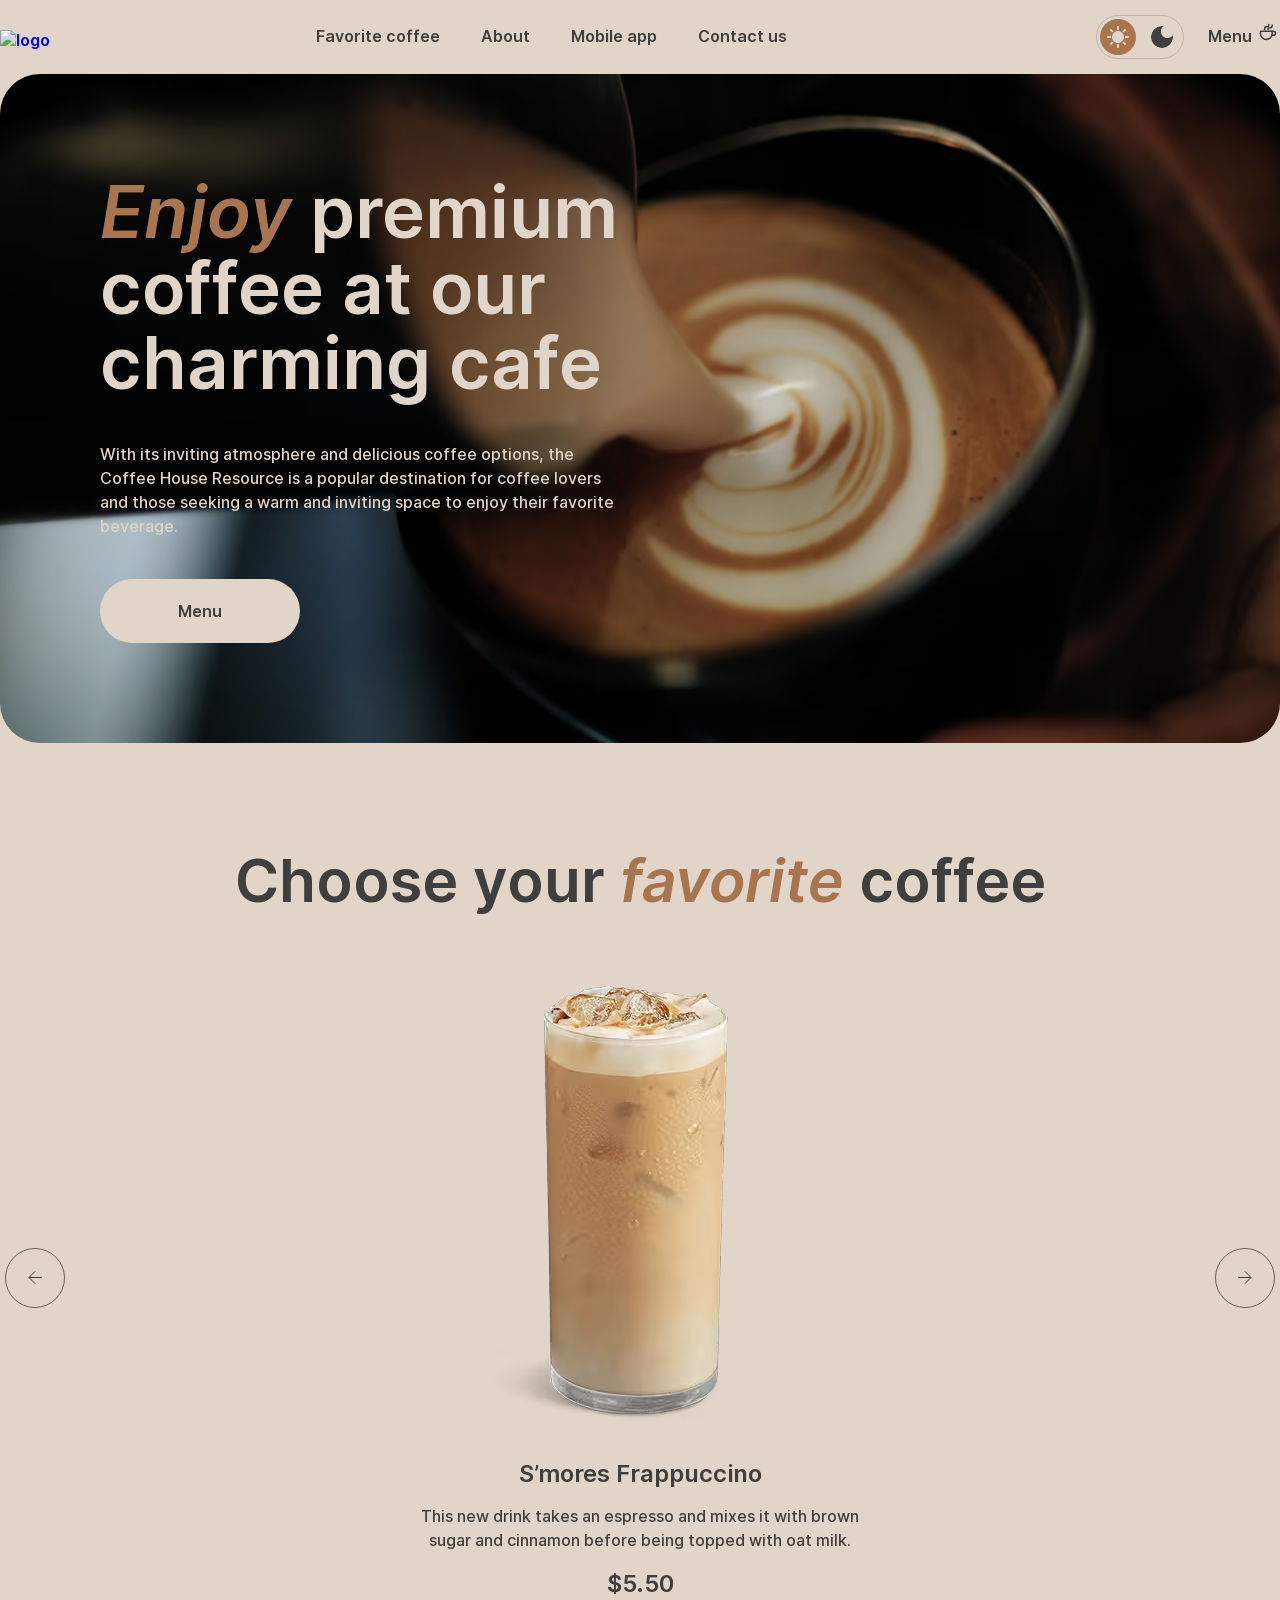
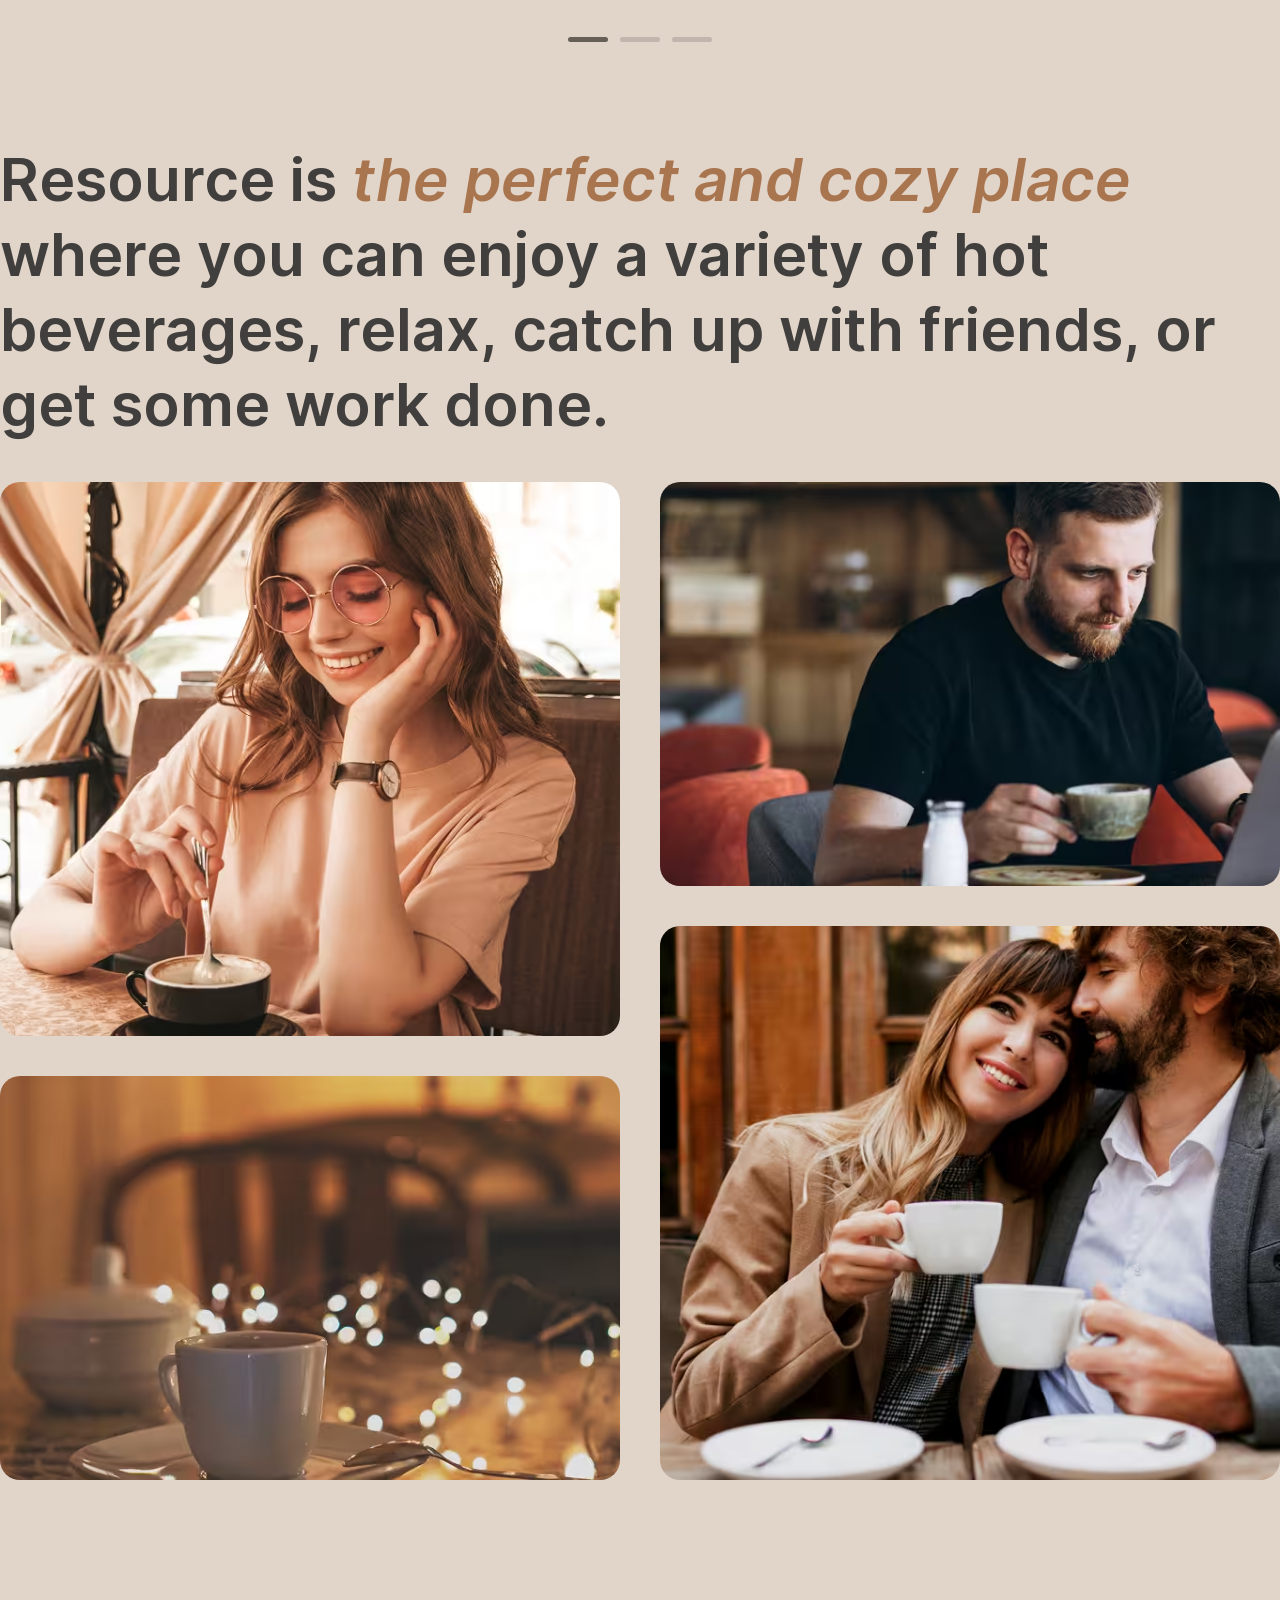
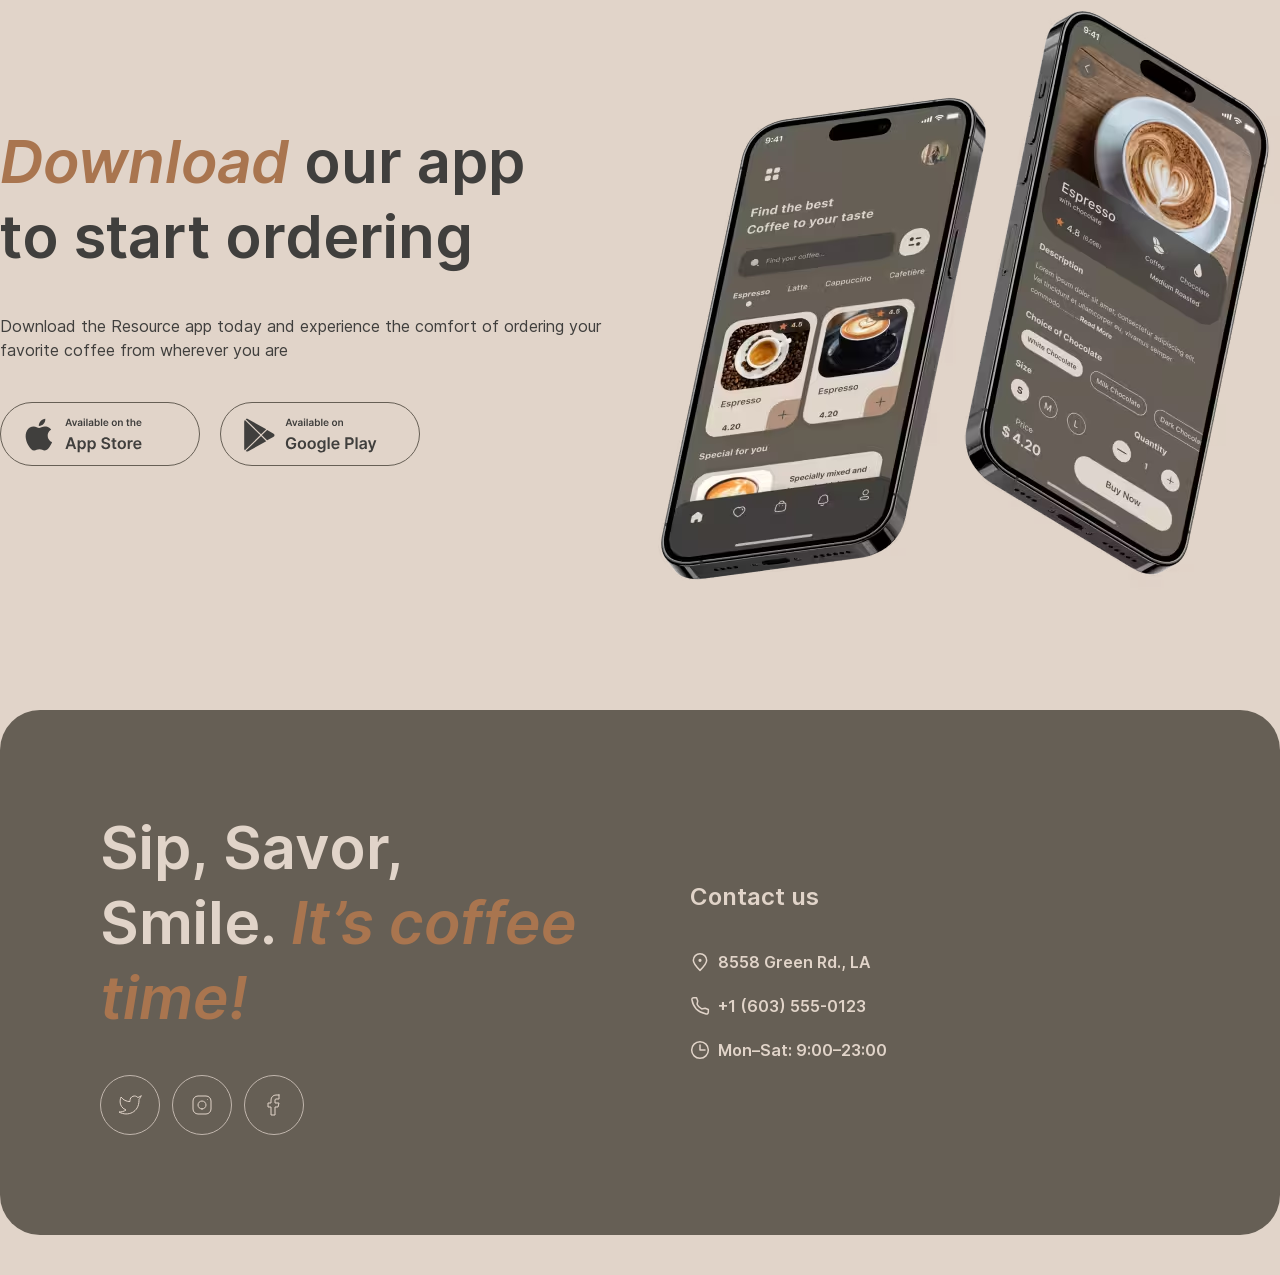
==== index.html @ f486058a "feat: add main page" ====
<!doctype html>
<html lang="en">
	<head>
		<meta charset="UTF-8" />
		<meta name="viewport" content="width=device-width, initial-scale=1.0" />
		<title>Coffee House</title>
		<link rel="shortcut icon" type="image/svg" href="./assets/img/favicon.svg">
		<link rel="stylesheet" href="./assets/css/normalize.css">
		<link rel="stylesheet" href="./assets/css/style.css">
	</head>
	<body>
		<svg class="sprite">
    <symbol viewBox="0 0 14 13" xmlns="http://www.w3.org/2000/svg" id="arrow" fill="none">
      <path d="M0.5 6.5H13M7 12.5L13 6.5L7 0.5" stroke-linecap="round" stroke-linejoin="round"/>
    </symbol>
  </svg>

		<header class="header">
			<div class="wrapper">
				<div class="logo">
					<a href="./" class="logo__link">
						<img src="./assets/img/logo.svg" alt="logo" class="logo__img" width="100" height="60">
					</a>
				</div>
				<nav class="nav">
					<ul class="nav__list list-reset">
						<li class="nav__item"><a href="#" class="nav__link">Favorite coffee</a></li>
						<li class="nav__item"><a href="#" class="nav__link">About</a></li>
						<li class="nav__item"><a href="#" class="nav__link">Mobile app</a></li>
						<li class="nav__item"><a href="#" class="nav__link">Contact us</a></li>
					</ul>
				</nav>
				<div class="actions">
					<button class="theme-btn btn-reset" aria-label="Toggle theme">
						<svg class="theme-btn__icon theme-btn__icon_light active" aria-hidden="true">
							<use xlink:href="/assets/img/svg/sun.svg#sun"></use>
						</svg>
						<svg class="theme-btn__icon theme-btn__icon_dark" aria-hidden="true">
							<use xlink:href="/assets/img/svg/moon.svg#moon"></use>
						</svg>
					</button>
					<button class="menu-btn btn-reset"><span class="menu-btn__text">Menu</span>
						<svg class="menu-btn__icon" aria-hidden="true">
							<use xlink:href="/assets/img/svg/cup.svg#cup"></use>
						</svg>
					</button>
				</div>
			</div>
		</header>

		<main>
			<section class="banner">
				<div class="wrapper">
					<div class="banner__content">
						<h1 class="banner__title"><span class="text-accent">Enjoy</span> premium coffee at our charming cafe</h1>
						<p class="banner__descr">
							With its inviting atmosphere and delicious coffee options, the Coffee House Resource is a popular destination for coffee lovers and those seeking a warm and inviting space to enjoy their favorite beverage.
						</p>
						<a href="" class="banner__link btn btn-reset">Menu
							<svg class="icon" aria-hidden="true">
								<use xlink:href="/assets/img/svg/cup.svg#cup"></use>
							</svg>
						</a>
					</div>
					
				</div>
			</section>

			<section class="carousel">
				<div class="wrapper">
					<h2 class="title">Choose your <span class="text-accent">favorite</span> coffee</h2>
					<div class="slider">
						<div class="slider__wrapper">
							<div class="slide">
								<img src="/assets/img/slider/0.avif" alt="" class="slide__img">
								<p class="slide__title">S’mores Frappuccino</p>
								<p class="slide__descr">
									This new drink takes an espresso and mixes it with brown sugar and cinnamon before being topped with oat milk.
								</p>
								<p class="slide__price">$5.50</p>
							</div>
						</div>
						<div class="slider__pagination">
							<span class="bullet active"></span>
							<span class="bullet"></span>
							<span class="bullet"></span>
						</div>
						<button class="slider__btn slider__btn_prev" aria-label="previous slide">
							<svg class="btn__icon" aria-hidden="true">
                <use xlink:href="#arrow"></use>
              </svg>
						</button>
						<button class="slider__btn slider__btn_next" aria-label="next slide">
							<svg class="btn__icon" aria-hidden="true">
                <use xlink:href="#arrow"></use>
              </svg>
						</button>
					</div>
				</div>
			</section>

			<section class="gallery">
				<div class="wrapper">
					<h2 class="title">
						Resource is <span class="text-accent">the perfect and cozy place</span> where you can enjoy a variety of hot beverages, relax, catch up with friends, or get some work done.
					</h2>
					<div class="imgs">
						<div class="imgs__item">
							<img src="/assets/img/gallery/1.avif" alt="Gallery image 1" class="imgs__img">
						</div>
						<div class="imgs__item">
							<img src="/assets/img/gallery/2.avif" alt="Gallery image 2" class="imgs__img">
						</div>
						<div class="imgs__item">
							<img src="/assets/img/gallery/3.avif" alt="Gallery image 3" class="imgs__img">
						</div>
						<div class="imgs__item">
							<img src="/assets/img/gallery/4.avif" alt="Gallery image 4" class="imgs__img">
						</div>
					</div>
				</div>
			</section>

			<section class="app">
				<div class="wrapper">
					<div class="app__info">
						<h2 class="title"><span class="text-accent">Download</span> our app to&nbsp;start ordering</h2>
						<p class="app__descr">
							Download the Resource app today and experience the comfort of ordering your favorite coffee from wherever you are
						</p>
						<div class="app__links">
							<a href="#" class="app__link" aria-label="App Store">
								<svg class="icon" aria-hidden="true">
									<use xlink:href="/assets/img/svg/store.svg#link"></use>
								</svg>
							</a>
							<a href="#" class="app__link app__link_gp" aria-label="Google Play">
								<svg class="icon" aria-hidden="true">
									<use xlink:href="/assets/img/svg/play.svg#link"></use>
								</svg>
							</a>
						</div>
					</div>
					<img src="/assets/img/phone.avif" alt="" class="app__img">
				</div>
			</section>
		</main>

		<footer class="footer">
			<div class="wrapper">
				<div class="promo">
					<h2 class="title">Sip, Savor, Smile. 
						<span class="text-accent">It’s coffee time!</span>
					</h2>
					<ul class="social__list list-reset">
						<li class="social__item"><a href="" class="social__link" aria-label="Twitter">
							<svg class="icon" aria-hidden="true">
								<use xlink:href="/assets/img/svg/social/twitter.svg#link"></use>
							</svg>
						</a></li>
						<li class="social__item"><a href="" class="social__link" aria-label="Instagram">
							<svg class="icon" aria-hidden="true">
								<use xlink:href="/assets/img/svg/social/instagram.svg#link"></use>
							</svg>
						</a></li>
						<li class="social__item"><a href="" class="social__link" aria-label="Facebook">
							<svg class="icon" aria-hidden="true">
								<use xlink:href="/assets/img/svg/social/facebook.svg#link"></use>
							</svg>
						</a></li>
					</ul>
				</div>
				<div class="contacts">
					<p class="contacts__title">Contact us</p>
					<ul class="contacts__list list-reset">
						<li class="contacts__item"><a href="" class="contacts__link">
							<svg class="contacts__icon" aria-hidden="true">
								<use xlink:href="/assets/img/svg/contact/map.svg#link"></use>
							</svg>
							<span class="contacts__text">8558 Green Rd., LA</span>
						</a></li>
						<li class="contacts__item"><a href="" class="contacts__link">
							<svg class="contacts__icon" aria-hidden="true">
								<use xlink:href="/assets/img/svg/contact/phone.svg#link"></use>
							</svg>
							<span class="contacts__text">+1 (603) 555-0123</span>
						</a></li>
						<li class="contacts__item"><a href="" class="contacts__link">
							<svg class="contacts__icon" aria-hidden="true">
								<use xlink:href="/assets/img/svg/contact/clock.svg#link"></use>
							</svg>
							<span class="contacts__text">Mon–Sat: 9:00–23:00</span>
						</a></li>
					</ul>
				</div>
			</div>
		</footer>
	</body>
</html>
---- assets/css/style.css ----
* {
  margin: 0;
  padding: 0;
  box-sizing: border-box;
}

section {
  padding: 50px 0;
}

.sprite {
  display: none;
}

@font-face {
  font-family: "Inter";
  src: local("Inter Regular"), local("Inter-Regular"), url(../fonts/Inter-Regular.woff2) format("woff2");
  font-weight: 400;
  font-display: swap;
  font-style: normal;
}
@font-face {
  font-family: "Inter";
  src: local("Inter Medium"), local("Inter-Medium"), url(../fonts/Inter-Medium.woff2) format("woff2");
  font-weight: 500;
  font-display: swap;
  font-style: normal;
}
@font-face {
  font-family: "Inter";
  src: local("Inter SemiBold"), local("Inter-SemiBold"), url(../fonts/Inter-SemiBold.woff2) format("woff2");
  font-weight: 600;
  font-display: swap;
  font-style: normal;
}
@font-face {
  font-family: "Inter";
  src: local("Inter SemiBoldItalic"), local("Inter-SemiBoldItalic"), url(../fonts/Inter-SemiBoldItalic.woff2) format("woff2");
  font-weight: 600;
  font-display: swap;
  font-style: italic;
}
:root {
  --bg: #e1d4c9;
  --text: #403f3d;
  --accent: #a9754f;
  --inverse: #e1d4c9;
  --border: #c1b6ad;
  --border-hover: #665f55;
  --overlay: rgba(64, 63, 61, 0.5019607843);
}

[data-theme=dark] {
  --bg: #292826;
  --surface: #241d18;
  --text: #f0e8df;
  --text-muted: #b3a493;
  --accent: #d99b6c;
  --accent-dark: #a9754f;
  --border: #3a2f26;
}

body {
  font-family: "Inter", "Verdana", sans-serif;
  font-style: normal;
  font-weight: 600;
  font-size: 16px;
  line-height: 1.25;
  background-color: var(--bg);
  color: var(--text);
  transition: background-color 0.3s ease-in-out, color 0.3s ease-in-out;
}

.wrapper {
  width: 100%;
  max-width: 1360px;
  margin: 0 auto;
}

.title {
  margin-bottom: 40px;
  font-size: 60px;
}

.text-accent {
  font-style: italic;
  color: var(--accent);
}

.banner {
  padding-top: 15px;
}
.banner .wrapper {
  padding: 100px;
  background: center/cover no-repeat url("/assets/img/banner.avif");
  border-radius: 40px;
}
.banner__content {
  max-width: 530px;
  display: flex;
  flex-direction: column;
  row-gap: 41px;
  color: var(--inverse);
}
.banner__title {
  font-size: 72px;
  line-height: 1.05;
}
.banner__descr {
  font-weight: 500;
  font-size: 16px;
  line-height: 1.5;
}

.footer {
  margin: 50px 0 40px;
  color: var(--inverse);
}
.footer .wrapper {
  display: flex;
  justify-content: space-between;
  align-items: center;
  -moz-column-gap: 100px;
       column-gap: 100px;
  padding: 100px;
  background-color: var(--border-hover);
  border-radius: 40px;
}
.footer .wrapper > * {
  flex: 1 1 50%;
}
.footer .social__list {
  display: flex;
  -moz-column-gap: 12px;
       column-gap: 12px;
}
.footer .social__item {
  line-height: 0;
}
.footer .social__link {
  width: 60px;
  height: 60px;
  display: inline-flex;
  justify-content: center;
  align-items: center;
  border: 1px solid var(--border);
  border-radius: 50%;
}
.footer .social__link .icon {
  width: 24px;
  height: 24px;
}
.footer .contacts__title {
  font-size: 24px;
  line-height: 1.25;
}
.footer .contacts__list {
  margin-top: 38px;
  display: flex;
  flex-direction: column;
  align-items: flex-start;
  row-gap: 20px;
}
.footer .contacts__item {
  line-height: 0;
}
.footer .contacts__link {
  display: flex;
  align-items: center;
  -moz-column-gap: 8px;
       column-gap: 8px;
  color: inherit;
}
.footer .contacts__icon {
  width: 20px;
  height: 20px;
}
.footer .contacts__text {
  font-size: 16px;
  line-height: 1.5;
}

.header {
  margin-top: 20px;
}
.header .wrapper {
  padding: 0;
  display: flex;
  justify-content: space-between;
  align-items: center;
  -moz-column-gap: 20px;
       column-gap: 20px;
}
.header .logo__img {
  width: 100px;
  height: 60px;
}
.header .actions {
  margin-top: -5px;
  display: flex;
  align-items: center;
  -moz-column-gap: 22px;
       column-gap: 22px;
}

.nav__list {
  margin-top: -8px;
  margin-left: -43px;
  display: flex;
  justify-content: center;
  align-items: center;
  -moz-column-gap: 37px;
       column-gap: 37px;
}
.nav__link {
  padding: 6px 0;
  color: var(--text);
  border: 2px solid transparent;
}
.nav__link:hover {
  border-bottom: 2px solid var(--text);
}

.carousel .wrapper {
  padding: 0;
}
.carousel .title {
  text-align: center;
}
.carousel .slider {
  position: relative;
  z-index: 0;
  padding-bottom: 43px;
}
.carousel .slider__btn {
  position: absolute;
  top: calc(50% - 22px);
  transform: translateY(-50%);
  z-index: 5;
}
.carousel .slider__btn_next {
  right: 5px;
}
.carousel .slider__btn_prev {
  left: 5px;
}
.carousel .slider__pagination {
  position: absolute;
  bottom: 0;
  left: 0;
  right: 0;
  display: flex;
  justify-content: center;
  align-items: center;
  -moz-column-gap: 12px;
       column-gap: 12px;
}
.carousel .slider__pagination .bullet {
  width: 40px;
  height: 5px;
  border-radius: 100px;
  background-color: var(--border);
  cursor: pointer;
  transition: background-color 0.3s ease-in-out;
}
.carousel .slider__pagination .bullet.active {
  background-color: var(--border-hover);
}
.carousel .slide {
  display: flex;
  flex-direction: column;
  align-items: center;
}
.carousel .slide__title {
  margin-top: 21px;
  font-size: 24px;
  line-height: 1.25;
}
.carousel .slide__descr {
  max-width: 470px;
  margin-top: 15px;
  font-size: 16px;
  font-weight: 500;
  line-height: 1.5;
  text-align: center;
}
.carousel .slide__price {
  margin-top: 17px;
  font-size: 24px;
}

.gallery .imgs {
  -moz-column-count: 2;
       column-count: 2;
  -moz-column-gap: 40px;
       column-gap: 40px;
  width: 100%;
}
.gallery .imgs__item {
  display: inline-block;
  width: 100%;
  margin-bottom: 36px;
}
.gallery .imgs__img {
  width: 100%;
  height: auto;
  display: block;
  border-radius: 20px;
  transition: transform 0.3s ease-in-out;
}
.gallery .imgs__img:hover {
  transform: scale(0.9);
}

.app {
  padding-top: 10px;
}
.app .wrapper {
  display: flex;
  justify-content: space-between;
  align-items: center;
}
.app__info {
  display: flex;
  flex-direction: column;
  row-gap: 40px;
}
.app__info .title {
  margin: 0;
}
.app__descr {
  max-width: 630px;
  font-weight: 400;
  line-height: 1.5;
}
.app__img {
  flex-shrink: 0;
}
.app__links {
  display: flex;
  align-items: center;
  -moz-column-gap: 20px;
       column-gap: 20px;
}
.app__link {
  display: inline-block;
  width: 200px;
  height: 64px;
  padding: 12px 20px;
  border: 1px solid var(--border-hover);
  border-radius: 100px;
}
.app__link .icon {
  width: 122px;
  height: 40px;
}
.app__link_gp .icon {
  width: 136px;
}

.brn {
  border: 1px solid #665f55;
}

.banner__link {
  width: 200px;
  height: 64px;
  display: flex;
  justify-content: center;
  align-items: center;
  -moz-column-gap: 8px;
       column-gap: 8px;
  color: var(--text);
  background-color: #e1d4c9;
  border-radius: 100px;
}
.banner__link .icon {
  width: 20px;
  height: 20px;
  display: none;
}
.banner__link:hover .icon {
  display: block;
}

.menu-btn {
  padding: 0 0 6px;
  font-size: 16px;
  font-weight: 600;
  color: var(--text);
  display: flex;
  align-items: baseline;
  -moz-column-gap: 6px;
       column-gap: 6px;
  border: 2px solid transparent;
}
.menu-btn:hover {
  border-bottom: 2px solid var(--text);
}
.menu-btn__icon {
  width: 20px;
  height: 20px;
}

.theme-btn {
  padding: 3px;
  display: flex;
  align-items: center;
  -moz-column-gap: 8px;
       column-gap: 8px;
  border: 1px solid #c1b6ad;
  border-radius: 100px;
}
.theme-btn__icon {
  width: 36px;
  height: 36px;
  padding: 7px;
  border-radius: 50%;
  background-color: transparent;
  transition: background-color 0.3s ease-in-out;
}
.theme-btn__icon.active {
  background-color: var(--accent);
}

.slider__btn {
  width: 60px;
  height: 60px;
  border: 1px solid var(--border-hover);
  border-radius: 50%;
  cursor: pointer;
  background-color: transparent;
  transition: background-color 0.3s ease-in-out;
}
.slider__btn .btn__icon {
  width: 14px;
  height: 13px;
  fill: "none";
  stroke: #403f3d;
  transition: stroke 0.3s ease-in-out;
}
.slider__btn:hover {
  background-color: var(--border-hover);
}
.slider__btn:hover .btn__icon {
  stroke: var(--inverse);
}
.slider__btn_prev .btn__icon {
  transform: scaleX(-1);
}/*# sourceMappingURL=style.css.map */
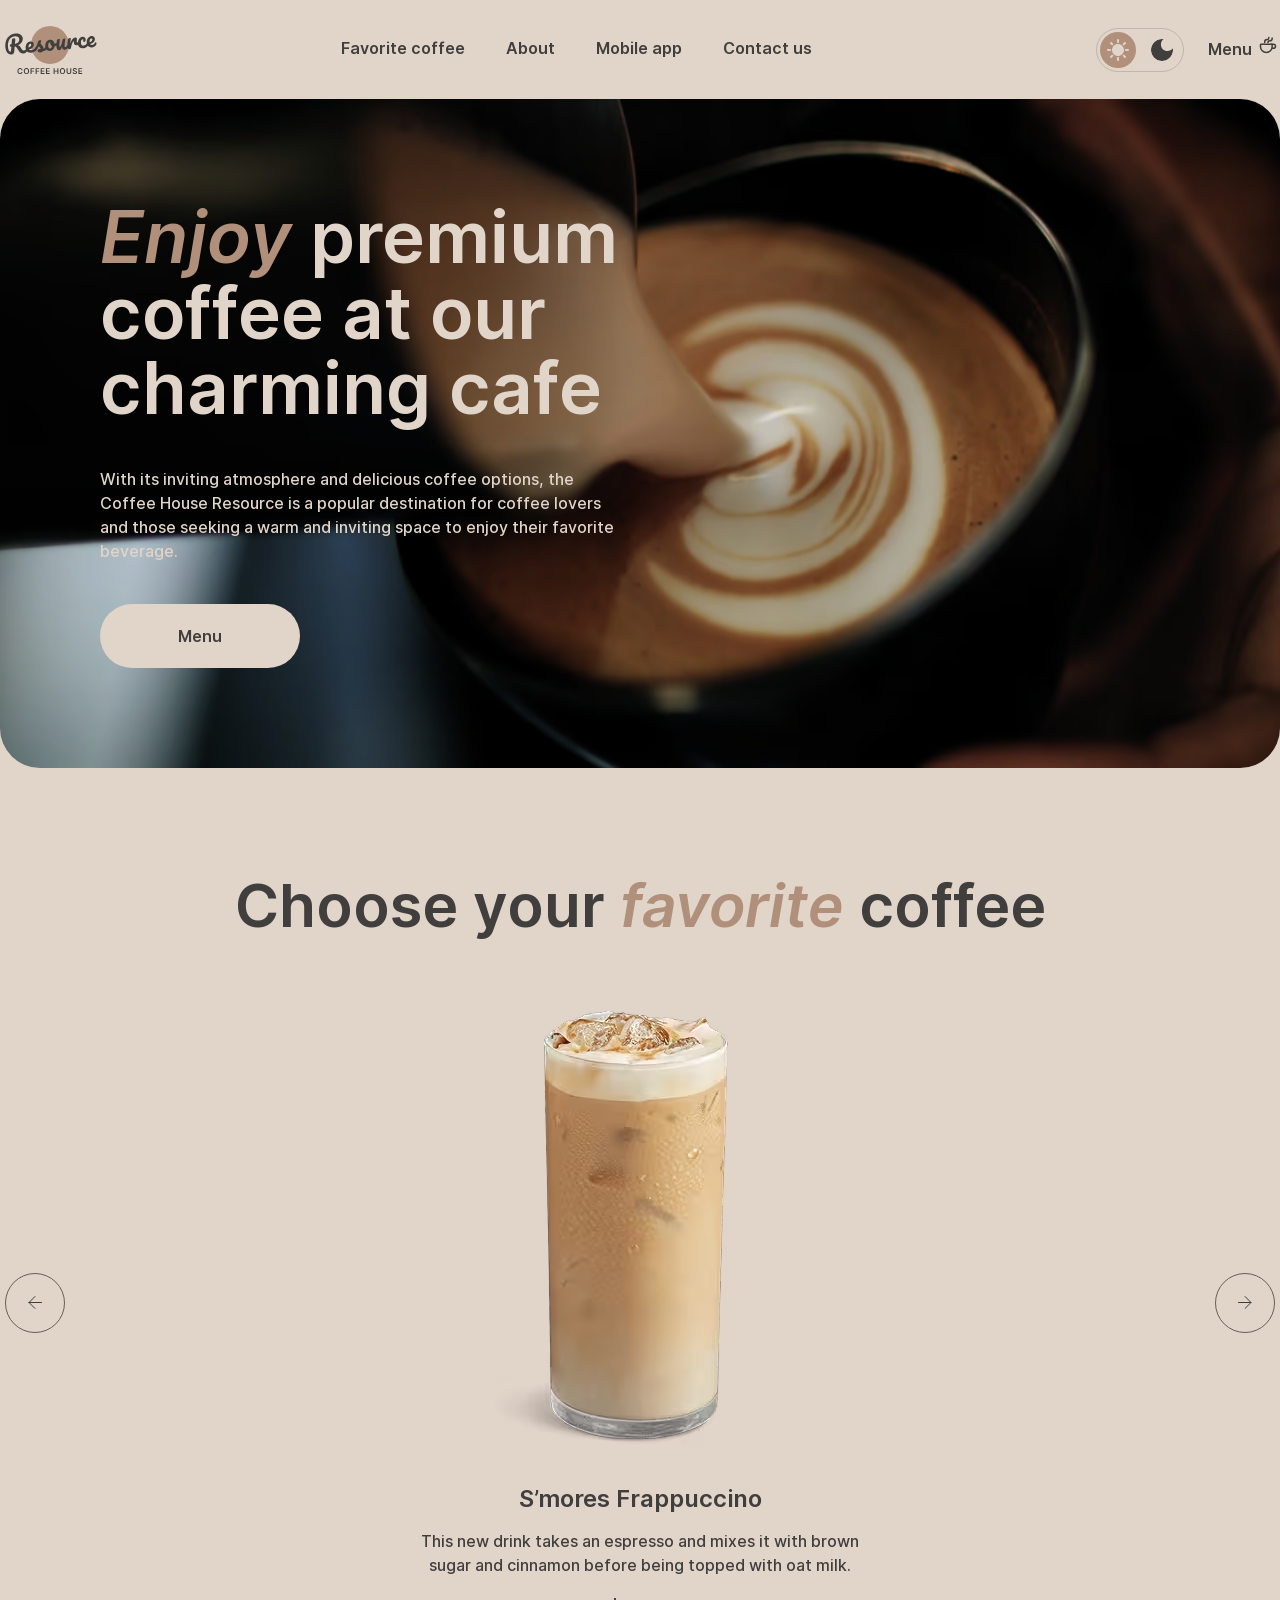
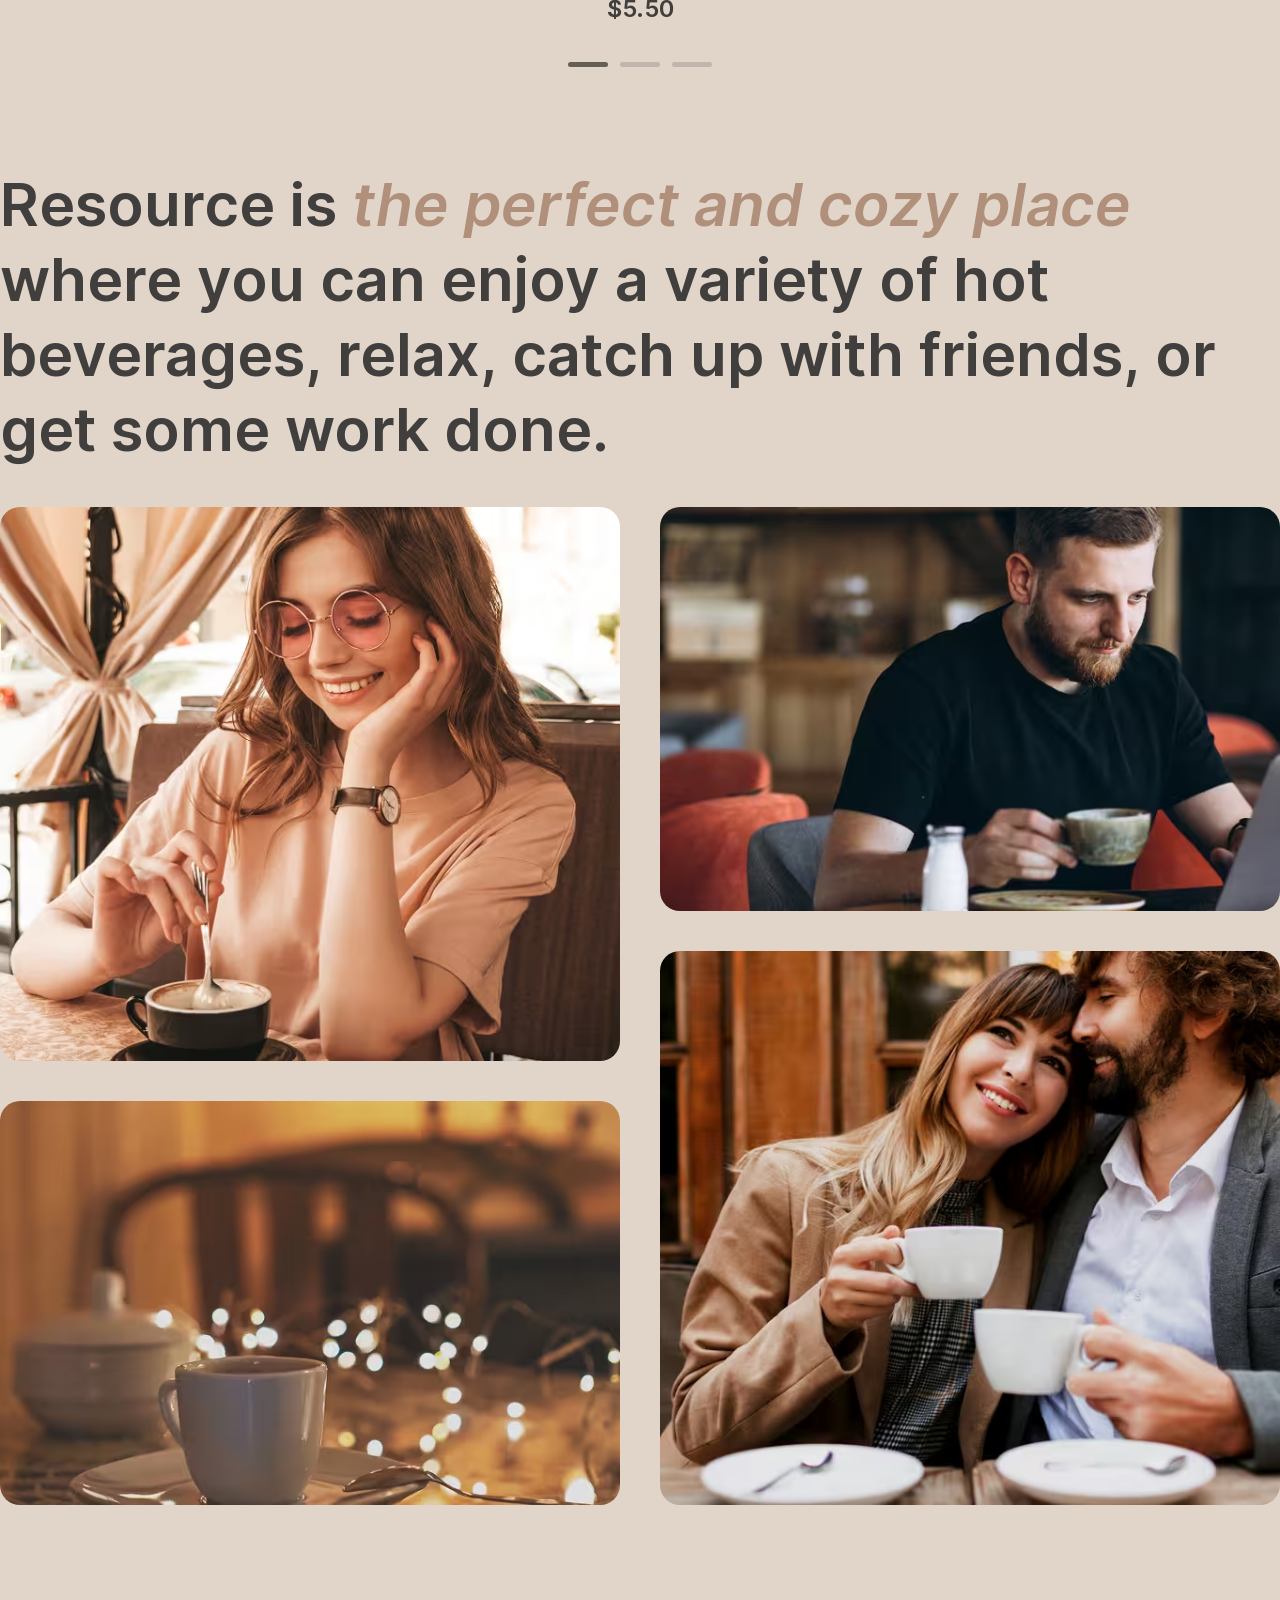
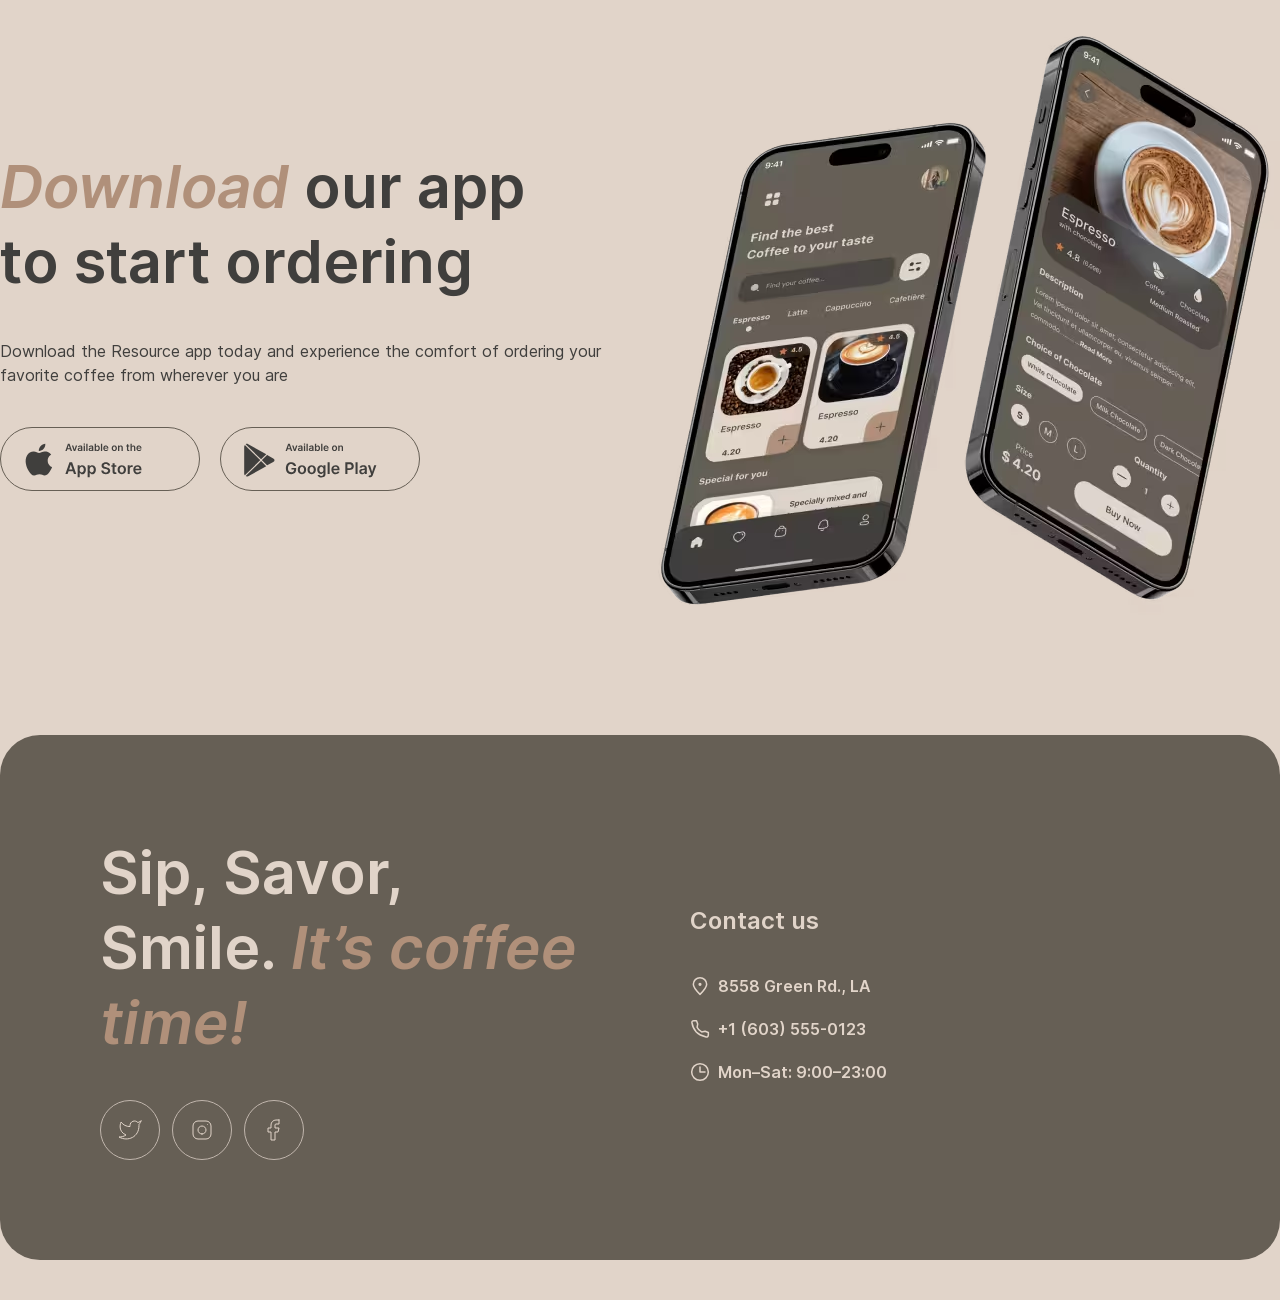
==== commit 2cb9c3e8: "feat: add catalog page" ====
--- a/index.html
+++ b/index.html
@@ -1,4 +1,4 @@
-<!doctype html>
+<!DOCTYPE html>
 <html lang="en">
 	<head>
 		<meta charset="UTF-8" />
@@ -19,31 +19,38 @@
 			<div class="wrapper">
 				<div class="logo">
 					<a href="./" class="logo__link">
-						<img src="./assets/img/logo.svg" alt="logo" class="logo__img" width="100" height="60">
+						<svg class="logo__img" width="100" height="60">
+							<use xlink:href="./assets/img/logo.svg#logo"></use>
+						</svg>
 					</a>
 				</div>
 				<nav class="nav">
 					<ul class="nav__list list-reset">
-						<li class="nav__item"><a href="#" class="nav__link">Favorite coffee</a></li>
-						<li class="nav__item"><a href="#" class="nav__link">About</a></li>
-						<li class="nav__item"><a href="#" class="nav__link">Mobile app</a></li>
-						<li class="nav__item"><a href="#" class="nav__link">Contact us</a></li>
+						<li class="nav__item"><a href="#favorite" class="nav__link">Favorite coffee</a></li>
+						<li class="nav__item"><a href="#about" class="nav__link">About</a></li>
+						<li class="nav__item"><a href="#app" class="nav__link">Mobile app</a></li>
+						<li class="nav__item"><a href="#footer" class="nav__link">Contact us</a></li>
 					</ul>
 				</nav>
 				<div class="actions">
 					<button class="theme-btn btn-reset" aria-label="Toggle theme">
 						<svg class="theme-btn__icon theme-btn__icon_light active" aria-hidden="true">
-							<use xlink:href="/assets/img/svg/sun.svg#sun"></use>
+							<use xlink:href="./assets/img/svg/sun.svg#sun"></use>
 						</svg>
 						<svg class="theme-btn__icon theme-btn__icon_dark" aria-hidden="true">
-							<use xlink:href="/assets/img/svg/moon.svg#moon"></use>
+							<use xlink:href="./assets/img/svg/moon.svg#moon"></use>
 						</svg>
 					</button>
-					<button class="menu-btn btn-reset"><span class="menu-btn__text">Menu</span>
+					<a href="./catalog" class="menu-btn btn-reset"><span class="menu-btn__text">Menu</span>
 						<svg class="menu-btn__icon" aria-hidden="true">
-							<use xlink:href="/assets/img/svg/cup.svg#cup"></use>
-						</svg>
-					</button>
+							<use xlink:href="./assets/img/svg/cup.svg#cup"></use>
+						</svg>
+					</a>
+					<button class="burger btn-reset" aria-label="open burger">
+            <span class="burger__line" aria-hidden="true"></span>
+            <span class="burger__line" aria-hidden="true"></span>
+          </button>
+					<span class="overlay" aria-hidden="true"></span>
 				</div>
 			</div>
 		</header>
@@ -52,13 +59,13 @@
 			<section class="banner">
 				<div class="wrapper">
 					<div class="banner__content">
-						<h1 class="banner__title"><span class="text-accent">Enjoy</span> premium coffee at our charming cafe</h1>
+						<h1 class="banner__title"><em class="text-accent">Enjoy</em> premium coffee at our charming cafe</h1>
 						<p class="banner__descr">
 							With its inviting atmosphere and delicious coffee options, the Coffee House Resource is a popular destination for coffee lovers and those seeking a warm and inviting space to enjoy their favorite beverage.
 						</p>
-						<a href="" class="banner__link btn btn-reset">Menu
+						<a href="./catalog" class="banner__link btn btn-reset">Menu
 							<svg class="icon" aria-hidden="true">
-								<use xlink:href="/assets/img/svg/cup.svg#cup"></use>
+								<use xlink:href="./assets/img/svg/cup.svg#cup"></use>
 							</svg>
 						</a>
 					</div>
@@ -66,13 +73,13 @@
 				</div>
 			</section>
 
-			<section class="carousel">
-				<div class="wrapper">
-					<h2 class="title">Choose your <span class="text-accent">favorite</span> coffee</h2>
+			<section class="carousel" id="favorite">
+				<div class="wrapper">
+					<h2 class="title">Choose your <em class="text-accent">favorite</em> coffee</h2>
 					<div class="slider">
 						<div class="slider__wrapper">
 							<div class="slide">
-								<img src="/assets/img/slider/0.avif" alt="" class="slide__img">
+								<img src="./assets/img/slider/0.avif" alt="" class="slide__img">
 								<p class="slide__title">S’mores Frappuccino</p>
 								<p class="slide__descr">
 									This new drink takes an espresso and mixes it with brown sugar and cinnamon before being topped with oat milk.
@@ -99,101 +106,116 @@
 				</div>
 			</section>
 
-			<section class="gallery">
+			<section class="gallery" id="about">
 				<div class="wrapper">
 					<h2 class="title">
-						Resource is <span class="text-accent">the perfect and cozy place</span> where you can enjoy a variety of hot beverages, relax, catch up with friends, or get some work done.
+						Resource is <em class="text-accent">the perfect and cozy place</em> where you can enjoy a variety of hot beverages, relax, catch up with friends, or get some work done.
 					</h2>
 					<div class="imgs">
 						<div class="imgs__item">
-							<img src="/assets/img/gallery/1.avif" alt="Gallery image 1" class="imgs__img">
-						</div>
-						<div class="imgs__item">
-							<img src="/assets/img/gallery/2.avif" alt="Gallery image 2" class="imgs__img">
-						</div>
-						<div class="imgs__item">
-							<img src="/assets/img/gallery/3.avif" alt="Gallery image 3" class="imgs__img">
-						</div>
-						<div class="imgs__item">
-							<img src="/assets/img/gallery/4.avif" alt="Gallery image 4" class="imgs__img">
-						</div>
-					</div>
-				</div>
-			</section>
-
-			<section class="app">
+							<img src="./assets/img/gallery/1.avif" alt="Gallery image 1" class="imgs__img">
+						</div>
+						<div class="imgs__item">
+							<img src="./assets/img/gallery/2.avif" alt="Gallery image 2" class="imgs__img">
+						</div>
+						<div class="imgs__item">
+							<img src="./assets/img/gallery/3.avif" alt="Gallery image 3" class="imgs__img">
+						</div>
+						<div class="imgs__item">
+							<img src="./assets/img/gallery/4.avif" alt="Gallery image 4" class="imgs__img">
+						</div>
+					</div>
+				</div>
+			</section>
+
+			<section class="app" id="app">
 				<div class="wrapper">
 					<div class="app__info">
-						<h2 class="title"><span class="text-accent">Download</span> our app to&nbsp;start ordering</h2>
+						<h2 class="title"><em class="text-accent">Download</em> our app to&nbsp;start ordering</h2>
 						<p class="app__descr">
 							Download the Resource app today and experience the comfort of ordering your favorite coffee from wherever you are
 						</p>
 						<div class="app__links">
 							<a href="#" class="app__link" aria-label="App Store">
 								<svg class="icon" aria-hidden="true">
-									<use xlink:href="/assets/img/svg/store.svg#link"></use>
+									<use xlink:href="./assets/img/svg/store.svg#link"></use>
 								</svg>
 							</a>
 							<a href="#" class="app__link app__link_gp" aria-label="Google Play">
 								<svg class="icon" aria-hidden="true">
-									<use xlink:href="/assets/img/svg/play.svg#link"></use>
-								</svg>
-							</a>
-						</div>
-					</div>
-					<img src="/assets/img/phone.avif" alt="" class="app__img">
+									<use xlink:href="./assets/img/svg/play.svg#link"></use>
+								</svg>
+							</a>
+						</div>
+					</div>
+					<img src="./assets/img/phone.avif" alt="" class="app__img">
 				</div>
 			</section>
 		</main>
 
-		<footer class="footer">
+		<footer class="footer" id="footer">
 			<div class="wrapper">
 				<div class="promo">
 					<h2 class="title">Sip, Savor, Smile. 
-						<span class="text-accent">It’s coffee time!</span>
+						<em class="text-accent">It’s coffee time!</em>
 					</h2>
 					<ul class="social__list list-reset">
-						<li class="social__item"><a href="" class="social__link" aria-label="Twitter">
-							<svg class="icon" aria-hidden="true">
-								<use xlink:href="/assets/img/svg/social/twitter.svg#link"></use>
-							</svg>
-						</a></li>
-						<li class="social__item"><a href="" class="social__link" aria-label="Instagram">
-							<svg class="icon" aria-hidden="true">
-								<use xlink:href="/assets/img/svg/social/instagram.svg#link"></use>
-							</svg>
-						</a></li>
-						<li class="social__item"><a href="" class="social__link" aria-label="Facebook">
-							<svg class="icon" aria-hidden="true">
-								<use xlink:href="/assets/img/svg/social/facebook.svg#link"></use>
-							</svg>
-						</a></li>
+						<li class="social__item">
+							<a href="" class="social__link" aria-label="Twitter" target="_blank" rel="noopener noreferrer">
+								<svg class="icon" aria-hidden="true">
+									<use xlink:href="./assets/img/svg/social/twitter.svg#link"></use>
+								</svg>
+							</a>
+						</li>
+						<li class="social__item">
+							<a href="" class="social__link" aria-label="Instagram" target="_blank" rel="noopener noreferrer">
+								<svg class="icon" aria-hidden="true">
+									<use xlink:href="./assets/img/svg/social/instagram.svg#link"></use>
+								</svg>
+							</a>
+						</li>
+						<li class="social__item">
+							<a href="" class="social__link" aria-label="Facebook" target="_blank" rel="noopener noreferrer">
+								<svg class="icon" aria-hidden="true">
+									<use xlink:href="./assets/img/svg/social/facebook.svg#link"></use>
+								</svg>
+							</a>
+						</li>
 					</ul>
 				</div>
 				<div class="contacts">
 					<p class="contacts__title">Contact us</p>
 					<ul class="contacts__list list-reset">
-						<li class="contacts__item"><a href="" class="contacts__link">
-							<svg class="contacts__icon" aria-hidden="true">
-								<use xlink:href="/assets/img/svg/contact/map.svg#link"></use>
-							</svg>
-							<span class="contacts__text">8558 Green Rd., LA</span>
-						</a></li>
-						<li class="contacts__item"><a href="" class="contacts__link">
-							<svg class="contacts__icon" aria-hidden="true">
-								<use xlink:href="/assets/img/svg/contact/phone.svg#link"></use>
-							</svg>
-							<span class="contacts__text">+1 (603) 555-0123</span>
-						</a></li>
-						<li class="contacts__item"><a href="" class="contacts__link">
-							<svg class="contacts__icon" aria-hidden="true">
-								<use xlink:href="/assets/img/svg/contact/clock.svg#link"></use>
-							</svg>
-							<span class="contacts__text">Mon–Sat: 9:00–23:00</span>
-						</a></li>
+						<li class="contacts__item">
+							<a href="https://maps.app.goo.gl/okd1rXwTDixUdJB59" class="contacts__link" target="_blank" rel="noopener noreferrer">
+								<svg class="contacts__icon" aria-hidden="true">
+									<use xlink:href="./assets/img/svg/contact/map.svg#link"></use>
+								</svg>
+								<span class="contacts__text">8558 Green Rd., LA</span>
+							</a>
+						</li>
+						<li class="contacts__item">
+							<a href="tel:+16035550123" class="contacts__link" target="_blank" rel="noopener noreferrer">
+								<svg class="contacts__icon" aria-hidden="true">
+									<use xlink:href="./assets/img/svg/contact/phone.svg#link"></use>
+								</svg>
+								<span class="contacts__text">+1 (603) 555-0123</span>
+							</a>
+						</li>
+						<li class="contacts__item">
+							<a href="" class="contacts__link">
+								<svg class="contacts__icon" aria-hidden="true">
+									<use xlink:href="./assets/img/svg/contact/clock.svg#link"></use>
+								</svg>
+								<span class="contacts__text">Mon–Sat: 9:00–23:00</span>
+							</a>
+						</li>
 					</ul>
 				</div>
 			</div>
 		</footer>
+
+		<script src="./assets/js/burger.js"></script>
+		<script src="./assets/js/theme.js"></script>
 	</body>
 </html>
--- a/assets/css/style.css
+++ b/assets/css/style.css
@@ -10,6 +10,13 @@
 
 .sprite {
   display: none;
+}
+
+.disable-scroll {
+  overflow: hidden;
+  -webkit-user-select: none;
+     -moz-user-select: none;
+          user-select: none;
 }
 
 @font-face {
@@ -42,22 +49,24 @@
 }
 :root {
   --bg: #e1d4c9;
+  --bg-footer: #665f55;
   --text: #403f3d;
   --accent: #a9754f;
   --inverse: #e1d4c9;
   --border: #c1b6ad;
-  --border-hover: #665f55;
+  --border-inverse: #665f55;
   --overlay: rgba(64, 63, 61, 0.5019607843);
 }
 
 [data-theme=dark] {
   --bg: #292826;
-  --surface: #241d18;
-  --text: #f0e8df;
-  --text-muted: #b3a493;
-  --accent: #d99b6c;
-  --accent-dark: #a9754f;
-  --border: #3a2f26;
+  --bg-footer: #403f3d;
+  --text: #e1d4c9;
+  --accent: #b0907a;
+  --inverse: #e1d4c9;
+  --border: #665f55;
+  --border-inverse: #c1b6ad;
+  --overlay: rgba(41, 40, 38, 0.5019607843);
 }
 
 body {
@@ -84,15 +93,21 @@
 
 .text-accent {
   font-style: italic;
-  color: var(--accent);
-}
-
+  color: #b0907a;
+}
+
+@media screen and (max-width: 992px) {
+  .wrapper {
+    padding-left: 15px;
+    padding-right: 15px;
+  }
+}
 .banner {
   padding-top: 15px;
 }
 .banner .wrapper {
   padding: 100px;
-  background: center/cover no-repeat url("/assets/img/banner.avif");
+  background: center/cover no-repeat url("../img/banner.avif");
   border-radius: 40px;
 }
 .banner__content {
@@ -123,7 +138,7 @@
   -moz-column-gap: 100px;
        column-gap: 100px;
   padding: 100px;
-  background-color: var(--border-hover);
+  background-color: var(--bg-footer);
   border-radius: 40px;
 }
 .footer .wrapper > * {
@@ -159,17 +174,23 @@
   display: flex;
   flex-direction: column;
   align-items: flex-start;
-  row-gap: 20px;
+  row-gap: 14px;
 }
 .footer .contacts__item {
   line-height: 0;
 }
 .footer .contacts__link {
+  padding-bottom: 3px;
   display: flex;
   align-items: center;
   -moz-column-gap: 8px;
        column-gap: 8px;
   color: inherit;
+  border-bottom: 2px solid transparent;
+  transition: border-bottom 0.3s ease-in-out;
+}
+.footer .contacts__link:hover {
+  border-color: #e1d4c9;
 }
 .footer .contacts__icon {
   width: 20px;
@@ -184,7 +205,6 @@
   margin-top: 20px;
 }
 .header .wrapper {
-  padding: 0;
   display: flex;
   justify-content: space-between;
   align-items: center;
@@ -201,6 +221,14 @@
   align-items: center;
   -moz-column-gap: 22px;
        column-gap: 22px;
+}
+.header .wrapper:not(:has(.nav.open)) .overlay {
+  opacity: 0;
+  visibility: hidden;
+}
+.header .wrapper:has(.nav.open) .overlay {
+  opacity: 1;
+  visibility: visible;
 }
 
 .nav__list {
@@ -216,13 +244,101 @@
   padding: 6px 0;
   color: var(--text);
   border: 2px solid transparent;
+  transition: border-color 0.3s ease-in-out;
 }
 .nav__link:hover {
   border-bottom: 2px solid var(--text);
 }
 
-.carousel .wrapper {
-  padding: 0;
+@media screen and (max-width: 992px) {
+  .nav__list,
+  .header .actions {
+    margin: 0;
+  }
+}
+@media screen and (max-width: 830px) {
+  .nav {
+    position: fixed;
+    z-index: 15;
+    top: 0;
+    right: -100%;
+    width: min(100vw, 768px);
+    height: 100vh;
+    background-color: var(--bg);
+    display: flex;
+    flex-direction: column;
+    align-items: center;
+    justify-content: center;
+    row-gap: 25px;
+    opacity: 0;
+    visibility: hidden;
+    transition: right 0.3s linear, opacity 0.3s ease, visibility 0.3s ease;
+  }
+  .nav.open {
+    right: 0;
+    opacity: 1;
+    visibility: visible;
+  }
+  .nav.open .nav__list {
+    flex-direction: column;
+    row-gap: 30px;
+  }
+}
+.burger {
+  flex-shrink: 0;
+  width: 44px;
+  height: 44px;
+  position: relative;
+  z-index: 0;
+  cursor: pointer;
+  background-color: transparent;
+  border: 1px solid var(--text);
+  border-radius: 50%;
+}
+.burger__line {
+  width: 16px;
+  height: 2px;
+  display: block;
+  position: absolute;
+  left: 50%;
+  background-color: var(--text);
+}
+.burger__line:nth-child(1) {
+  top: calc(50% - 4px);
+  transform: translateX(-50%) translateY(0);
+  transition: top 0.3s cubic-bezier(0.21, 0.83, 0.26, 0.87) 0.3s, transform 0.3s cubic-bezier(0.21, 0.83, 0.26, 0.87);
+}
+.burger__line:nth-child(2) {
+  top: calc(50% + 4px);
+  transform: translateX(-50%) translateY(-100%);
+  transition: top 0.3s cubic-bezier(0.21, 0.83, 0.26, 0.87) 0.3s, transform 0.3s cubic-bezier(0.21, 0.83, 0.26, 0.87);
+}
+
+.burger_open .burger__line:nth-child(1) {
+  top: 50%;
+  transform: translateX(-50%) translateY(-50%) rotate(45deg);
+  transition: top 0.3s cubic-bezier(0.21, 0.83, 0.26, 0.87), transform 0.3s cubic-bezier(0.21, 0.83, 0.26, 0.87) 0.3s;
+}
+.burger_open .burger__line:nth-child(2) {
+  top: 50%;
+  transform: translateX(-50%) translateY(-50%) rotate(-45deg);
+  transition: top 0.3s cubic-bezier(0.21, 0.83, 0.26, 0.87), transform 0.3s cubic-bezier(0.21, 0.83, 0.26, 0.87) 0.3s;
+}
+
+.overlay {
+  position: fixed;
+  z-index: 5;
+  inset: 0;
+  background-color: var(--overlay);
+  backdrop-filter: blur(2px);
+  transition: opacity 0.3s ease-in-out, visibility 0.3s linear;
+}
+
+@media screen and (min-width: 830.5px) {
+  .burger,
+  .overlay {
+    display: none;
+  }
 }
 .carousel .title {
   text-align: center;
@@ -264,7 +380,7 @@
   transition: background-color 0.3s ease-in-out;
 }
 .carousel .slider__pagination .bullet.active {
-  background-color: var(--border-hover);
+  background-color: var(--border-inverse);
 }
 .carousel .slide {
   display: flex;
@@ -347,15 +463,30 @@
   width: 200px;
   height: 64px;
   padding: 12px 20px;
-  border: 1px solid var(--border-hover);
+  border: 1px solid var(--border-inverse);
   border-radius: 100px;
+  transition: background-color 0.3s ease-in-out;
+}
+.app__link:hover {
+  background-color: var(--bg-footer);
+}
+.app__link:hover .icon {
+  fill: #e1d4c9;
 }
 .app__link .icon {
   width: 122px;
   height: 40px;
+  fill: var(--text);
+  transition: fill 0.3s ease-in-out;
 }
 .app__link_gp .icon {
   width: 136px;
+}
+
+.menu .title {
+  max-width: 800px;
+  margin: 0 auto 40px;
+  text-align: center;
 }
 
 .brn {
@@ -371,13 +502,14 @@
   -moz-column-gap: 8px;
        column-gap: 8px;
   color: var(--text);
-  background-color: #e1d4c9;
+  background-color: var(--bg);
   border-radius: 100px;
 }
 .banner__link .icon {
   width: 20px;
   height: 20px;
   display: none;
+  stroke: var(--text);
 }
 .banner__link:hover .icon {
   display: block;
@@ -393,6 +525,7 @@
   -moz-column-gap: 6px;
        column-gap: 6px;
   border: 2px solid transparent;
+  transition: border-color 0.3s ease-in-out;
 }
 .menu-btn:hover {
   border-bottom: 2px solid var(--text);
@@ -400,6 +533,7 @@
 .menu-btn__icon {
   width: 20px;
   height: 20px;
+  stroke: var(--text);
 }
 
 .theme-btn {
@@ -410,6 +544,10 @@
        column-gap: 8px;
   border: 1px solid #c1b6ad;
   border-radius: 100px;
+}
+.theme-btn:hover .theme-btn__icon:not(.active) {
+  fill: #e1d4c9;
+  background-color: var(--bg-footer);
 }
 .theme-btn__icon {
   width: 36px;
@@ -417,34 +555,48 @@
   padding: 7px;
   border-radius: 50%;
   background-color: transparent;
-  transition: background-color 0.3s ease-in-out;
+  transition: background-color 0.3s ease-in-out, fill 0.3s ease-in-out;
+}
+.theme-btn__icon_light {
+  fill: var(--inverse);
+}
+.theme-btn__icon_dark {
+  fill: var(--text);
 }
 .theme-btn__icon.active {
-  background-color: var(--accent);
+  fill: #e1d4c9;
+  background-color: #b0907a;
 }
 
 .slider__btn {
   width: 60px;
   height: 60px;
-  border: 1px solid var(--border-hover);
+  border: 1px solid var(--border-inverse);
   border-radius: 50%;
   cursor: pointer;
   background-color: transparent;
-  transition: background-color 0.3s ease-in-out;
+  transition: background-color 0.3s ease-in-out, border-color 0.3s ease-in-out;
 }
 .slider__btn .btn__icon {
   width: 14px;
   height: 13px;
   fill: "none";
-  stroke: #403f3d;
+  stroke: var(--text);
   transition: stroke 0.3s ease-in-out;
 }
 .slider__btn:hover {
-  background-color: var(--border-hover);
+  border-color: var(--bg-footer);
+  background-color: var(--bg-footer);
 }
 .slider__btn:hover .btn__icon {
   stroke: var(--inverse);
 }
 .slider__btn_prev .btn__icon {
   transform: scaleX(-1);
+}
+
+@media screen and (max-width: 830px) {
+  .menu-btn {
+    display: none;
+  }
 }/*# sourceMappingURL=style.css.map */
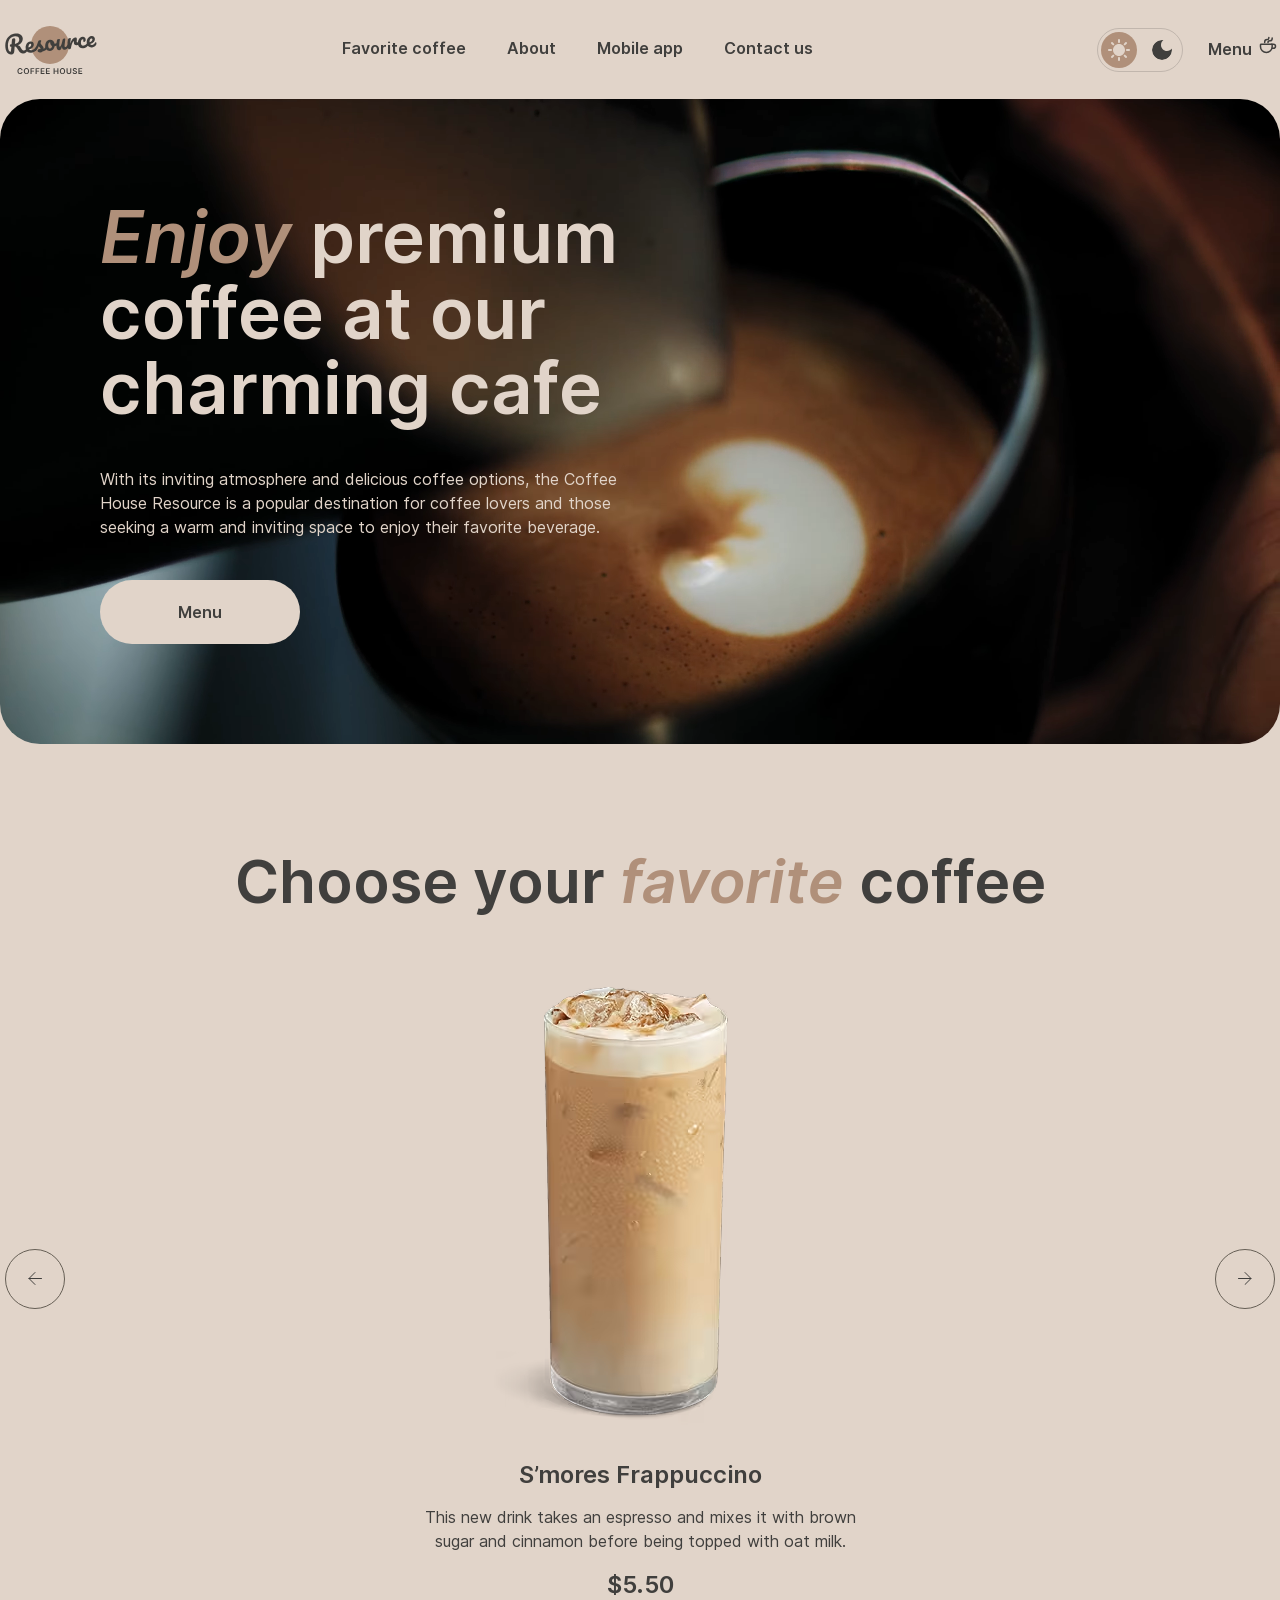
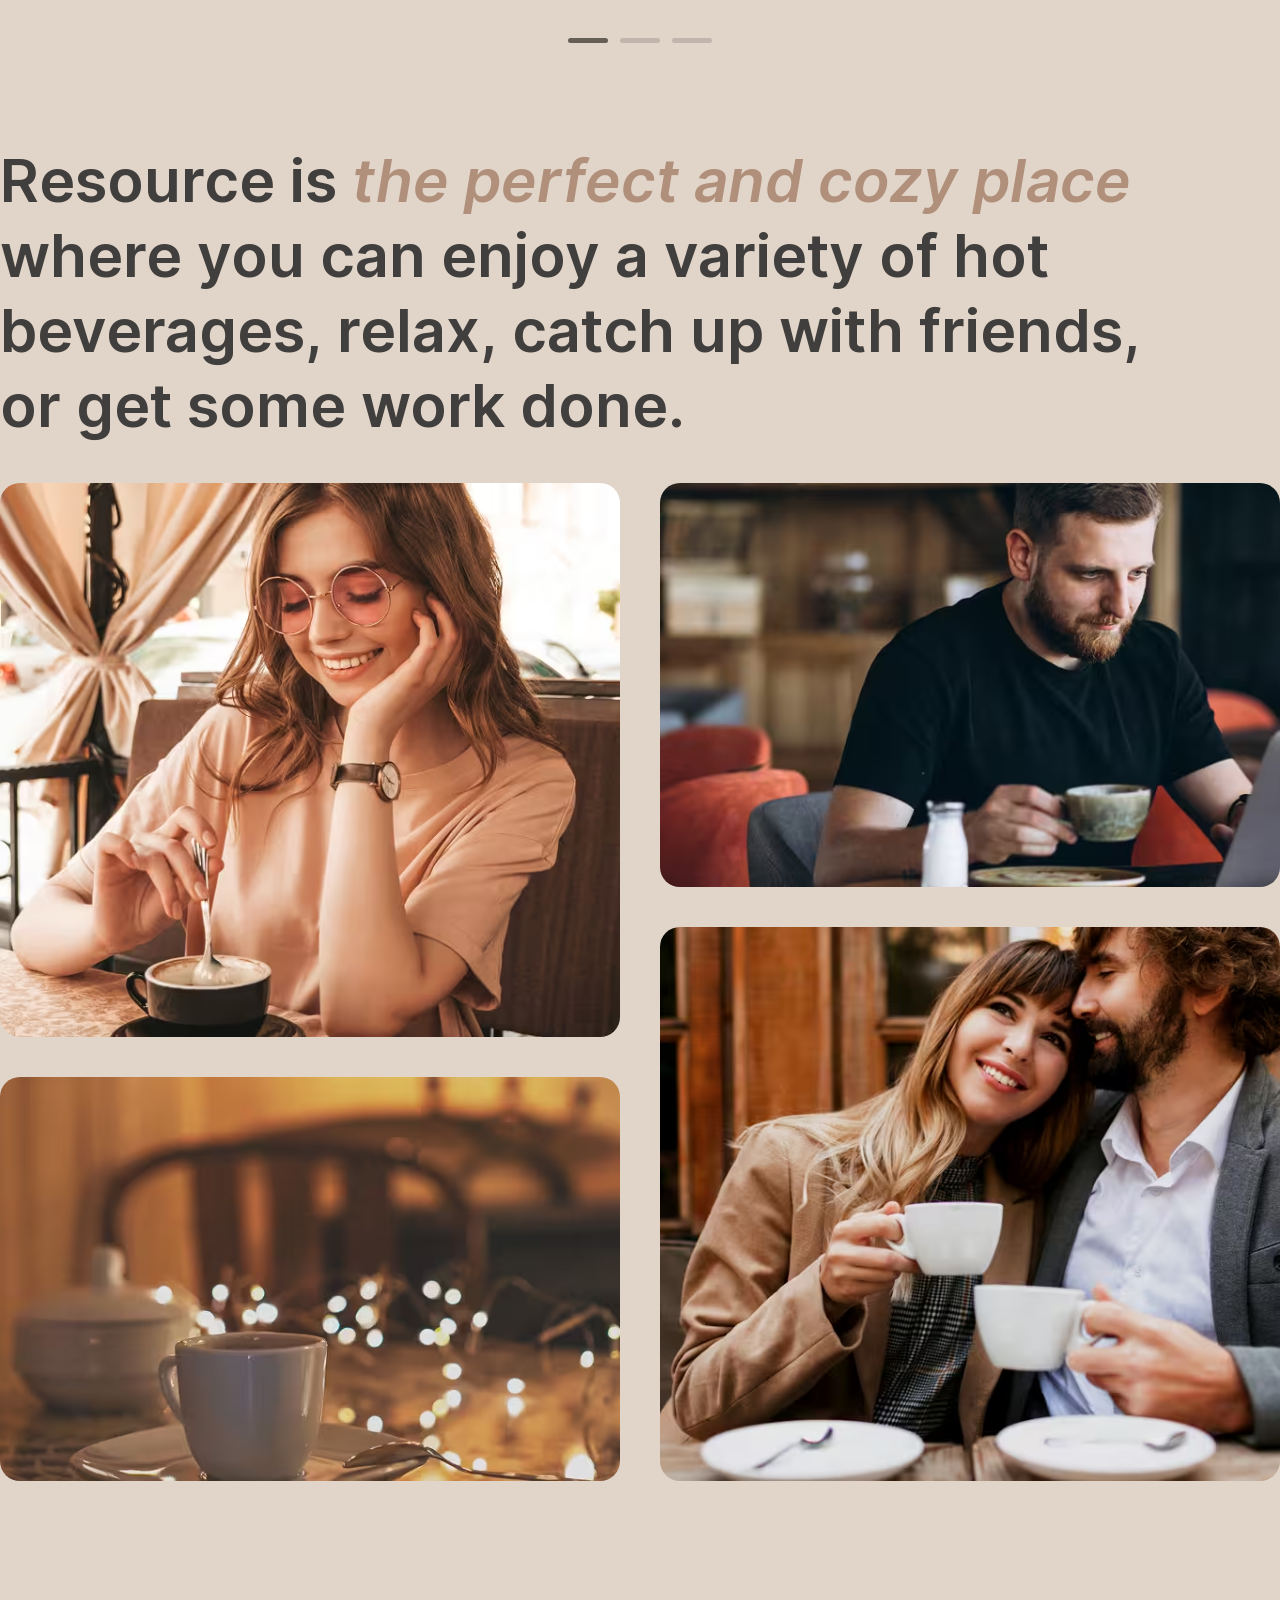
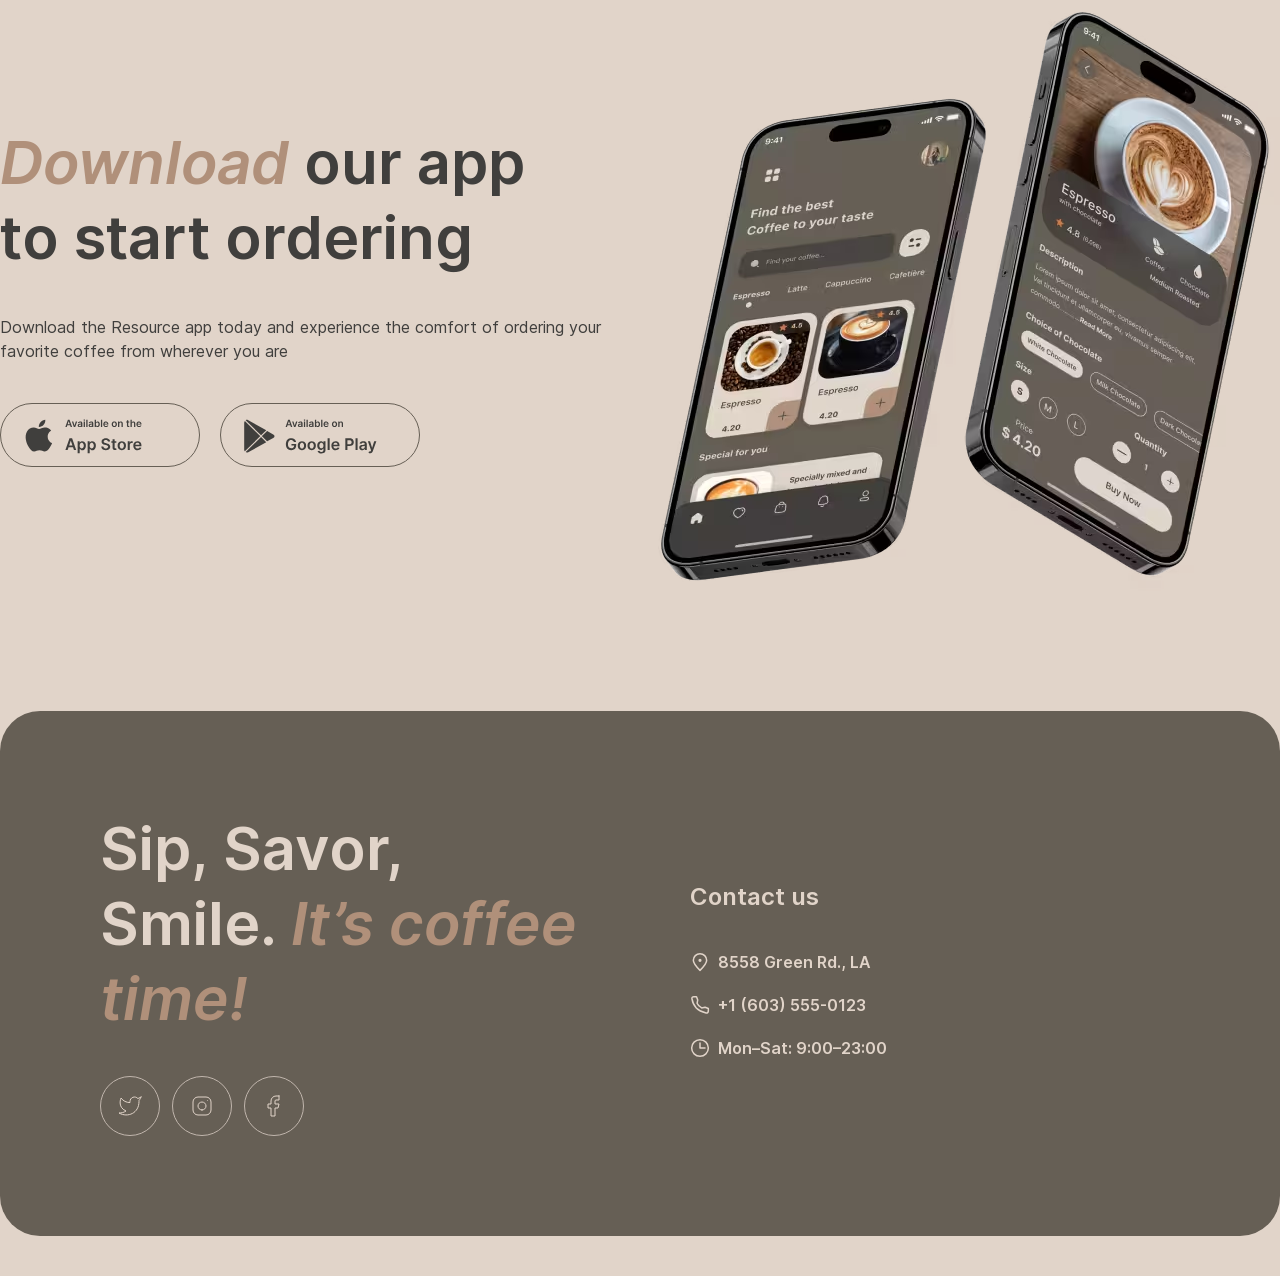
==== commit a6078e97: "feat: add adaptive" ====
--- a/index.html
+++ b/index.html
@@ -19,8 +19,11 @@
 			<div class="wrapper">
 				<div class="logo">
 					<a href="./" class="logo__link">
-						<svg class="logo__img" width="100" height="60">
+						<svg class="logo__img logo__img_light" width="100" height="60">
 							<use xlink:href="./assets/img/logo.svg#logo"></use>
+						</svg>
+						<svg class="logo__img logo__img_dark" width="100" height="60">
+							<use xlink:href="./assets/img/logo-dark.svg#logo"></use>
 						</svg>
 					</a>
 				</div>
@@ -30,6 +33,11 @@
 						<li class="nav__item"><a href="#about" class="nav__link">About</a></li>
 						<li class="nav__item"><a href="#app" class="nav__link">Mobile app</a></li>
 						<li class="nav__item"><a href="#footer" class="nav__link">Contact us</a></li>
+						<li class="nav__item nav__item_md"><a href="./catalog" class="nav__link">Menu 
+							<svg class="nav__icon" aria-hidden="true">
+								<use xlink:href="./assets/img/svg/coffee-cup.svg#cup"></use>
+							</svg>
+						</a></li>
 					</ul>
 				</nav>
 				<div class="actions">
@@ -61,7 +69,7 @@
 					<div class="banner__content">
 						<h1 class="banner__title"><em class="text-accent">Enjoy</em> premium coffee at our charming cafe</h1>
 						<p class="banner__descr">
-							With its inviting atmosphere and delicious coffee options, the Coffee House Resource is a popular destination for coffee lovers and those seeking a warm and inviting space to enjoy their favorite beverage.
+							With its inviting atmosphere and&nbsp;delicious coffee options, the Coffee House Resource is a popular destination for coffee lovers and those seeking a warm and inviting space to enjoy their favorite beverage.
 						</p>
 						<a href="./catalog" class="banner__link btn btn-reset">Menu
 							<svg class="icon" aria-hidden="true">
@@ -69,7 +77,11 @@
 							</svg>
 						</a>
 					</div>
-					
+					<video class="banner__video" poster="./assets/img/banner.avif" autoplay muted loop playsinline>
+						<source src="./assets/video/banner.webm" type="video/webm">
+						<source src="/assets/video/banner.mp4" type="video/mp4">
+						Ваш браузер не підтримує відео.
+					</video>
 				</div>
 			</section>
 
@@ -109,7 +121,7 @@
 			<section class="gallery" id="about">
 				<div class="wrapper">
 					<h2 class="title">
-						Resource is <em class="text-accent">the perfect and cozy place</em> where you can enjoy a variety of hot beverages, relax, catch up with friends, or get some work done.
+						Resource is <em class="text-accent">the perfect and cozy place</em> where you can enjoy a variety of hot beverages, relax, catch up with friends, or&nbsp;get some work done.
 					</h2>
 					<div class="imgs">
 						<div class="imgs__item">
@@ -215,6 +227,7 @@
 			</div>
 		</footer>
 
+		<script src="./assets/js/video-bg.js"></script>
 		<script src="./assets/js/burger.js"></script>
 		<script src="./assets/js/theme.js"></script>
 	</body>
--- a/assets/css/style.css
+++ b/assets/css/style.css
@@ -98,17 +98,29 @@
 
 @media screen and (max-width: 992px) {
   .wrapper {
-    padding-left: 15px;
-    padding-right: 15px;
+    padding-left: 40px;
+    padding-right: 40px;
+  }
+}
+@media screen and (max-width: 576px) {
+  .wrapper {
+    padding-left: 16px;
+    padding-right: 16px;
+  }
+  .title {
+    margin-bottom: 40px;
+    font-size: 32px;
   }
 }
 .banner {
   padding-top: 15px;
 }
 .banner .wrapper {
+  position: relative;
+  z-index: 0;
   padding: 100px;
-  background: center/cover no-repeat url("../img/banner.avif");
   border-radius: 40px;
+  overflow: hidden;
 }
 .banner__content {
   max-width: 530px;
@@ -122,11 +134,44 @@
   line-height: 1.05;
 }
 .banner__descr {
-  font-weight: 500;
+  font-weight: 400;
   font-size: 16px;
   line-height: 1.5;
 }
-
+.banner__video {
+  position: absolute;
+  z-index: -1;
+  top: 50%;
+  left: 50%;
+  width: 100%;
+  height: 100%;
+  transform: translate(-50%, -50%);
+  -o-object-fit: cover;
+     object-fit: cover;
+}
+
+@media screen and (max-width: 992px) {
+  .banner {
+    padding-left: 40px;
+    padding-right: 40px;
+  }
+  .banner .wrapper {
+    padding: 100px 60px;
+  }
+}
+@media screen and (max-width: 576px) {
+  .banner {
+    padding-left: 16px;
+    padding-right: 16px;
+  }
+  .banner .wrapper {
+    padding: 60px 16px;
+  }
+  .banner__title {
+    font-size: 42px;
+    line-height: 1.15;
+  }
+}
 .footer {
   margin: 50px 0 40px;
   color: var(--inverse);
@@ -135,8 +180,7 @@
   display: flex;
   justify-content: space-between;
   align-items: center;
-  -moz-column-gap: 100px;
-       column-gap: 100px;
+  gap: 100px;
   padding: 100px;
   background-color: var(--bg-footer);
   border-radius: 40px;
@@ -161,9 +205,18 @@
   border: 1px solid var(--border);
   border-radius: 50%;
 }
+.footer .social__link:hover {
+  border-color: var(--bg);
+  background-color: var(--bg);
+}
+.footer .social__link:hover .icon {
+  stroke: var(--text);
+}
 .footer .social__link .icon {
   width: 24px;
   height: 24px;
+  stroke: #e1d4c9;
+  transition: stroke 0.3s ease-in-out;
 }
 .footer .contacts__title {
   font-size: 24px;
@@ -201,6 +254,39 @@
   line-height: 1.5;
 }
 
+@media screen and (max-width: 992px) {
+  .footer {
+    padding-left: 40px;
+    padding-right: 40px;
+  }
+  .footer .wrapper {
+    padding: 100px 60px;
+    -moz-column-gap: 40px;
+         column-gap: 40px;
+  }
+}
+@media screen and (max-width: 800px) {
+  .footer .wrapper {
+    flex-direction: column;
+    align-items: flex-start;
+  }
+  .footer .wrapper .title {
+    max-width: 570px;
+  }
+  .footer .wrapper .title .text-accent {
+    display: block;
+  }
+}
+@media screen and (max-width: 576px) {
+  .footer {
+    padding-left: 16px;
+    padding-right: 16px;
+  }
+  .footer .wrapper {
+    padding: 60px 16px;
+    row-gap: 40px;
+  }
+}
 .header {
   margin-top: 20px;
 }
@@ -219,8 +305,8 @@
   margin-top: -5px;
   display: flex;
   align-items: center;
-  -moz-column-gap: 22px;
-       column-gap: 22px;
+  -moz-column-gap: 23px;
+       column-gap: 23px;
 }
 .header .wrapper:not(:has(.nav.open)) .overlay {
   opacity: 0;
@@ -231,6 +317,23 @@
   visibility: visible;
 }
 
+.logo__img_dark {
+  display: none;
+}
+
+[data-theme=dark] .logo__img_light {
+  display: none;
+}
+[data-theme=dark] .logo__img_dark {
+  display: inline-block;
+}
+
+@media screen and (max-width: 576px) {
+  .header .actions {
+    -moz-column-gap: 11px;
+         column-gap: 11px;
+  }
+}
 .nav__list {
   margin-top: -8px;
   margin-left: -43px;
@@ -249,10 +352,26 @@
 .nav__link:hover {
   border-bottom: 2px solid var(--text);
 }
-
+.nav__item_md .nav__link {
+  display: flex;
+  align-items: center;
+  -moz-column-gap: 16px;
+       column-gap: 16px;
+}
+.nav__icon {
+  margin-bottom: 4px;
+  width: 40px;
+  height: 40px;
+  stroke: var(--text);
+}
+
+@media screen and (min-width: 830.5px) {
+  .nav__item_md {
+    display: none;
+  }
+}
 @media screen and (max-width: 992px) {
-  .nav__list,
-  .header .actions {
+  .nav__list {
     margin: 0;
   }
 }
@@ -279,9 +398,20 @@
     opacity: 1;
     visibility: visible;
   }
-  .nav.open .nav__list {
+  .nav__list {
     flex-direction: column;
-    row-gap: 30px;
+    row-gap: 60px;
+  }
+  .nav__link {
+    padding: 0;
+    font-size: 32px;
+    border: none;
+  }
+  .nav__link:hover {
+    border: none;
+  }
+  .nav__item_md {
+    margin-top: 40px;
   }
 }
 .burger {
@@ -396,7 +526,7 @@
   max-width: 470px;
   margin-top: 15px;
   font-size: 16px;
-  font-weight: 500;
+  font-weight: 400;
   line-height: 1.5;
   text-align: center;
 }
@@ -405,11 +535,31 @@
   font-size: 24px;
 }
 
+@media screen and (max-width: 992px) {
+  .carousel .slider__btn_prev {
+    left: 0;
+  }
+  .carousel .slider__btn_next {
+    right: 0px;
+  }
+}
+@media screen and (max-width: 576px) {
+  .slider__btn {
+    display: none;
+  }
+  .carousel .slider__pagination .bullet {
+    height: 4px;
+  }
+  .slide__img {
+    width: -moz-fit-content;
+    width: fit-content;
+    max-width: 100%;
+  }
+}
 .gallery .imgs {
   -moz-column-count: 2;
        column-count: 2;
-  -moz-column-gap: 40px;
-       column-gap: 40px;
+  gap: 40px;
   width: 100%;
 }
 .gallery .imgs__item {
@@ -428,6 +578,23 @@
   transform: scale(0.9);
 }
 
+@media screen and (max-width: 800px) {
+  .gallery .imgs {
+    -moz-column-count: 1;
+         column-count: 1;
+  }
+  .gallery .imgs__item:not(:first-child, :last-child) {
+    display: none;
+  }
+  .gallery .imgs__img {
+    width: 100%;
+    height: 590px;
+    -o-object-fit: cover;
+       object-fit: cover;
+    -o-object-position: center;
+       object-position: center;
+  }
+}
 .app {
   padding-top: 10px;
 }
@@ -450,7 +617,7 @@
   line-height: 1.5;
 }
 .app__img {
-  flex-shrink: 0;
+  flex: 1 1 50%;
 }
 .app__links {
   display: flex;
@@ -483,6 +650,30 @@
   width: 136px;
 }
 
+@media screen and (max-width: 1100px) {
+  .app .wrapper {
+    flex-direction: column;
+    row-gap: 100px;
+  }
+  .app__descr {
+    max-width: 670px;
+  }
+  .app__img {
+    flex: auto;
+    width: 100%;
+    max-width: -moz-fit-content;
+    max-width: fit-content;
+  }
+}
+@media screen and (max-width: 576px) {
+  .app__links {
+    flex-wrap: wrap;
+    row-gap: 20px;
+  }
+  .app .wrapper {
+    row-gap: 40px;
+  }
+}
 .menu .title {
   max-width: 800px;
   margin: 0 auto 40px;
@@ -561,6 +752,8 @@
   fill: var(--inverse);
 }
 .theme-btn__icon_dark {
+  width: 34px;
+  height: 34px;
   fill: var(--text);
 }
 .theme-btn__icon.active {
@@ -595,8 +788,27 @@
   transform: scaleX(-1);
 }
 
+@media screen and (max-width: 992px) {
+  .banner__link .icon {
+    display: inline-block;
+  }
+}
 @media screen and (max-width: 830px) {
   .menu-btn {
     display: none;
   }
+  .theme-btn {
+    padding: 5px 3px;
+    padding-right: 10px;
+    -moz-column-gap: 14px;
+         column-gap: 14px;
+  }
+  .theme-btn__icon {
+    width: 44px;
+    height: 40px;
+  }
+  .theme-btn__icon_dark {
+    width: 32px;
+    height: 32px;
+  }
 }/*# sourceMappingURL=style.css.map */
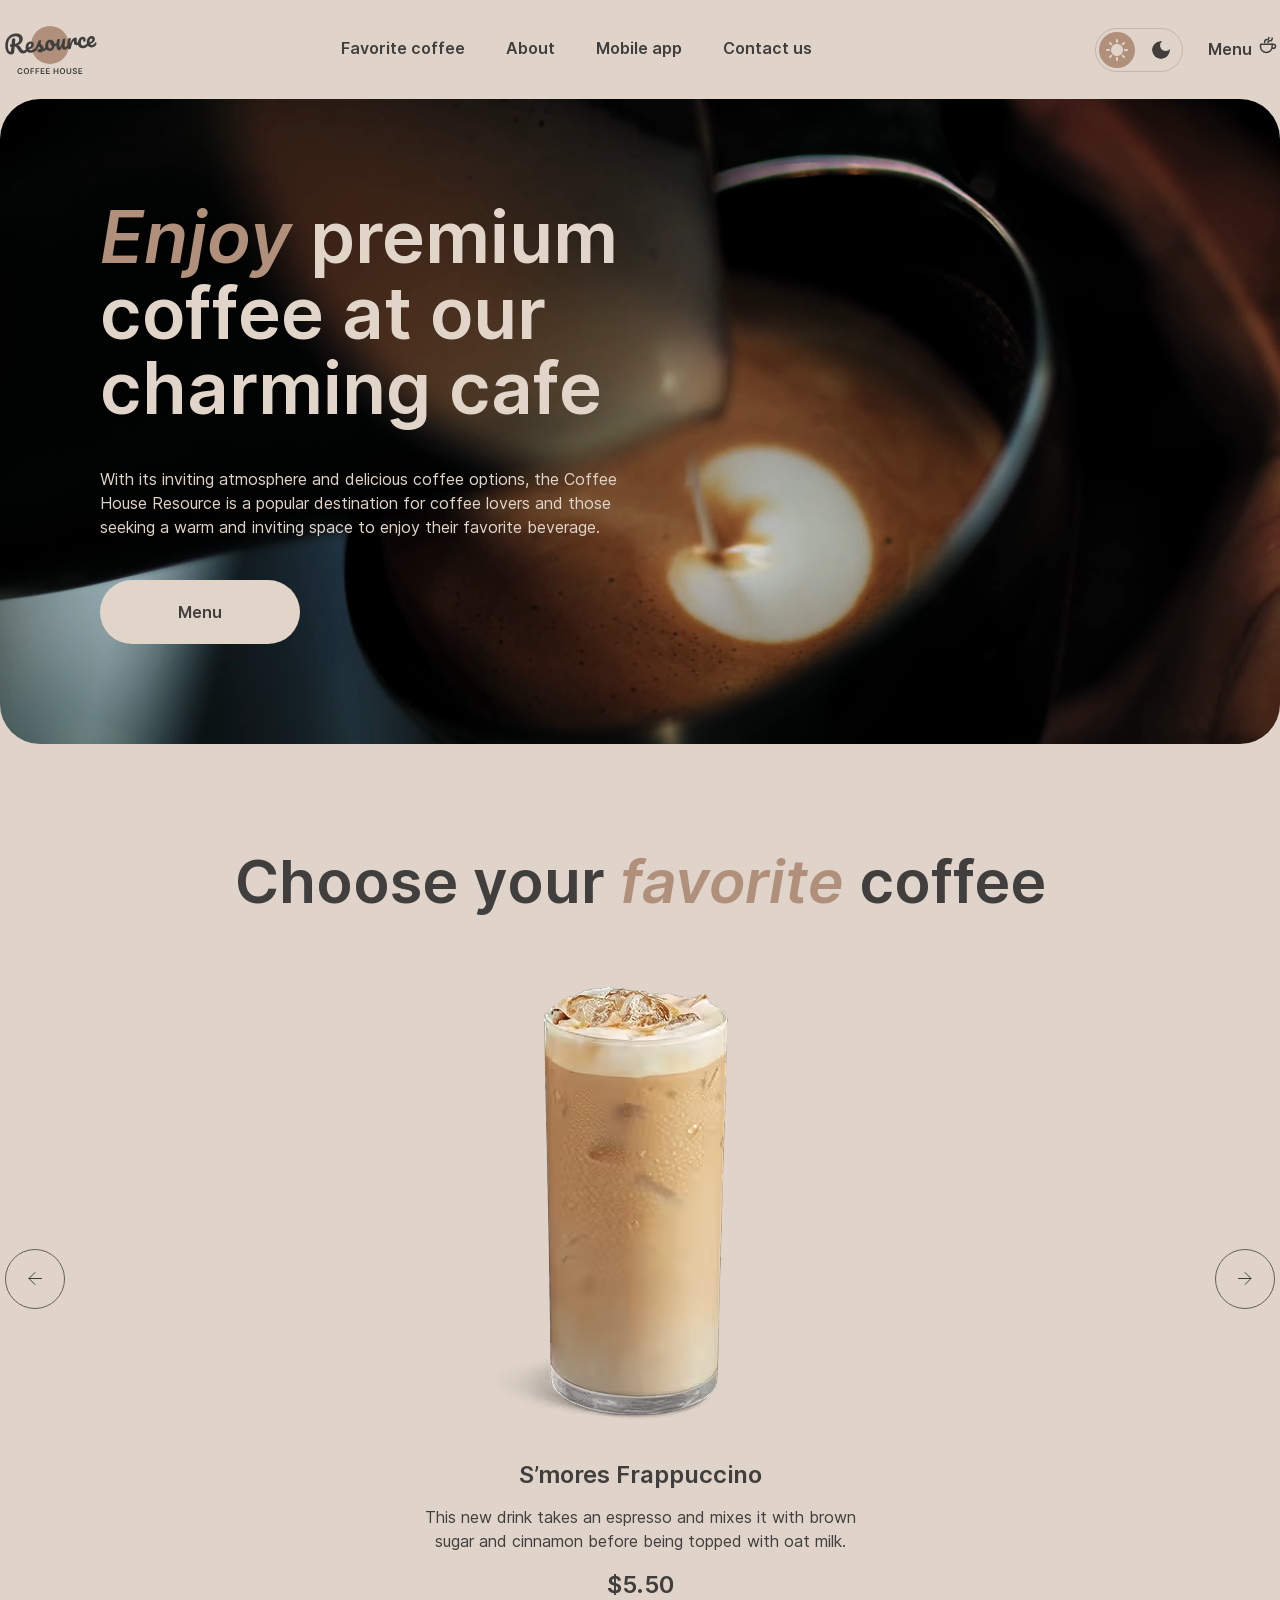
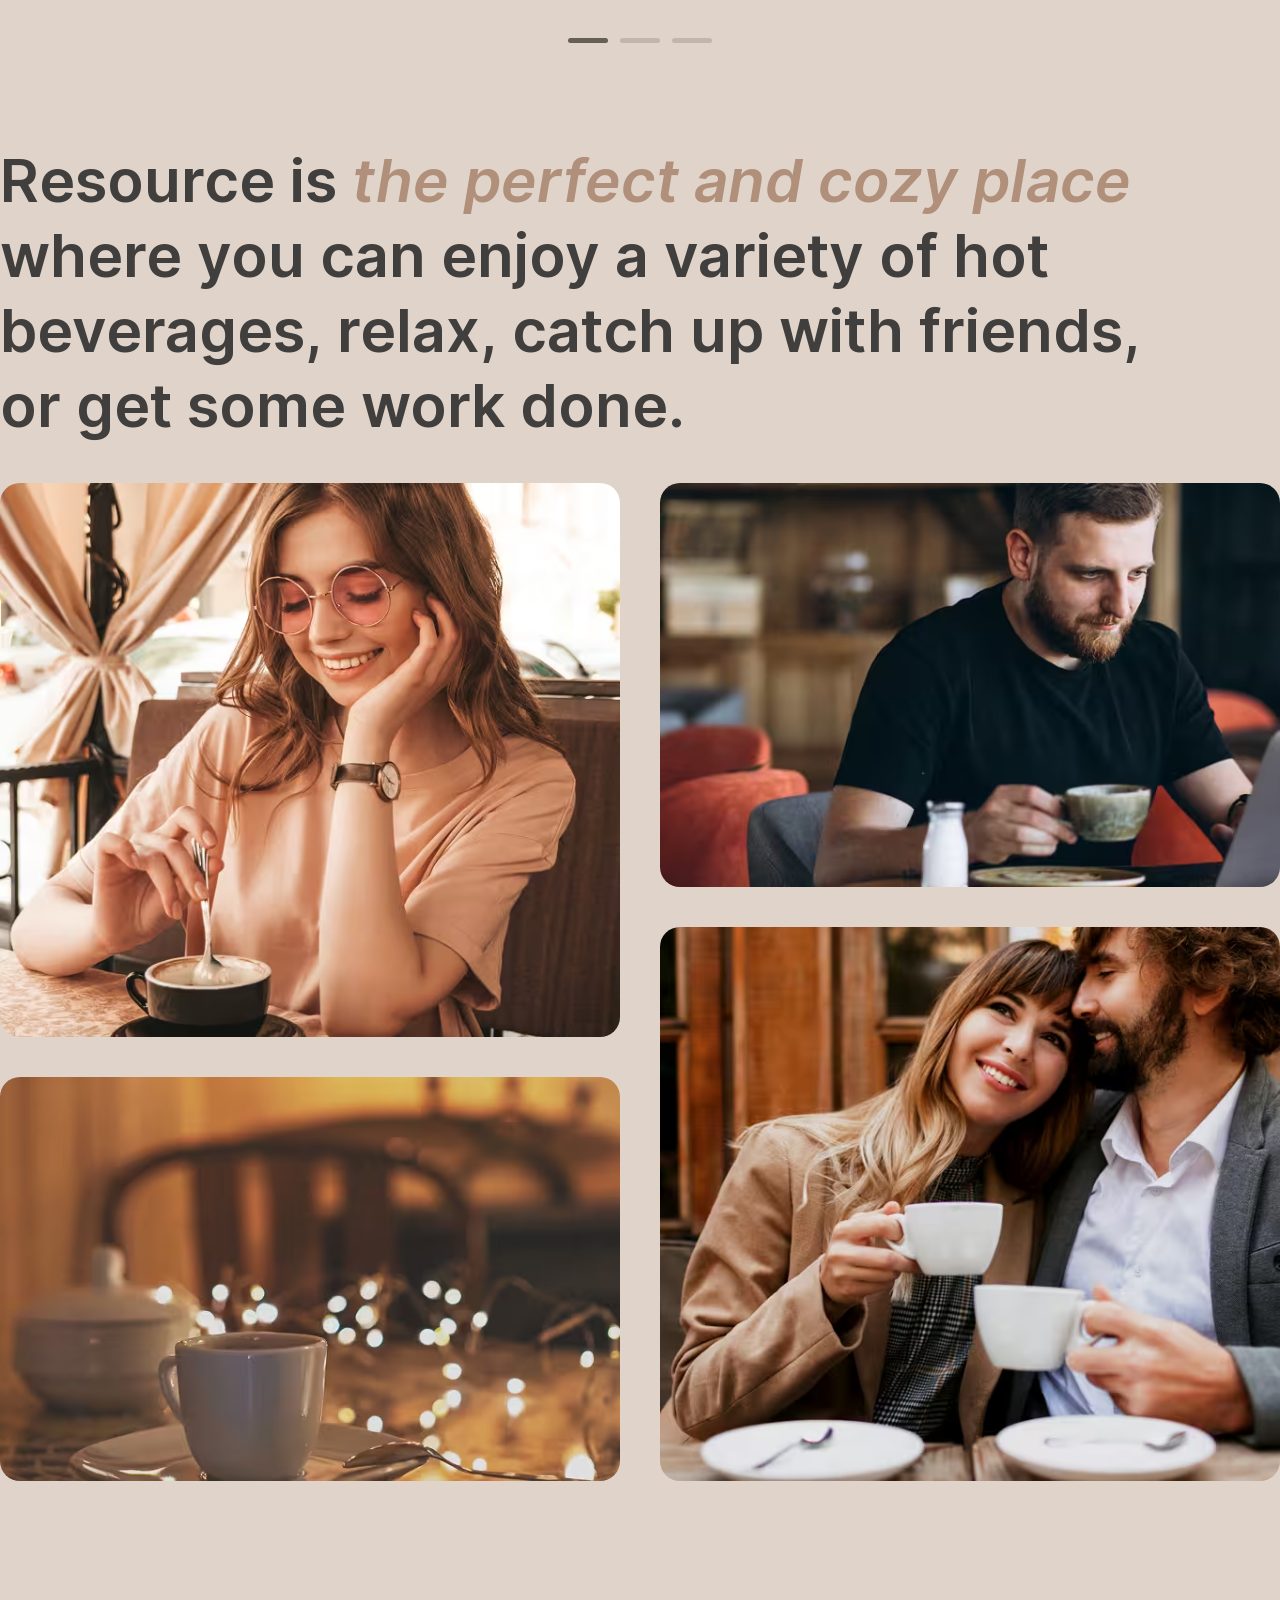
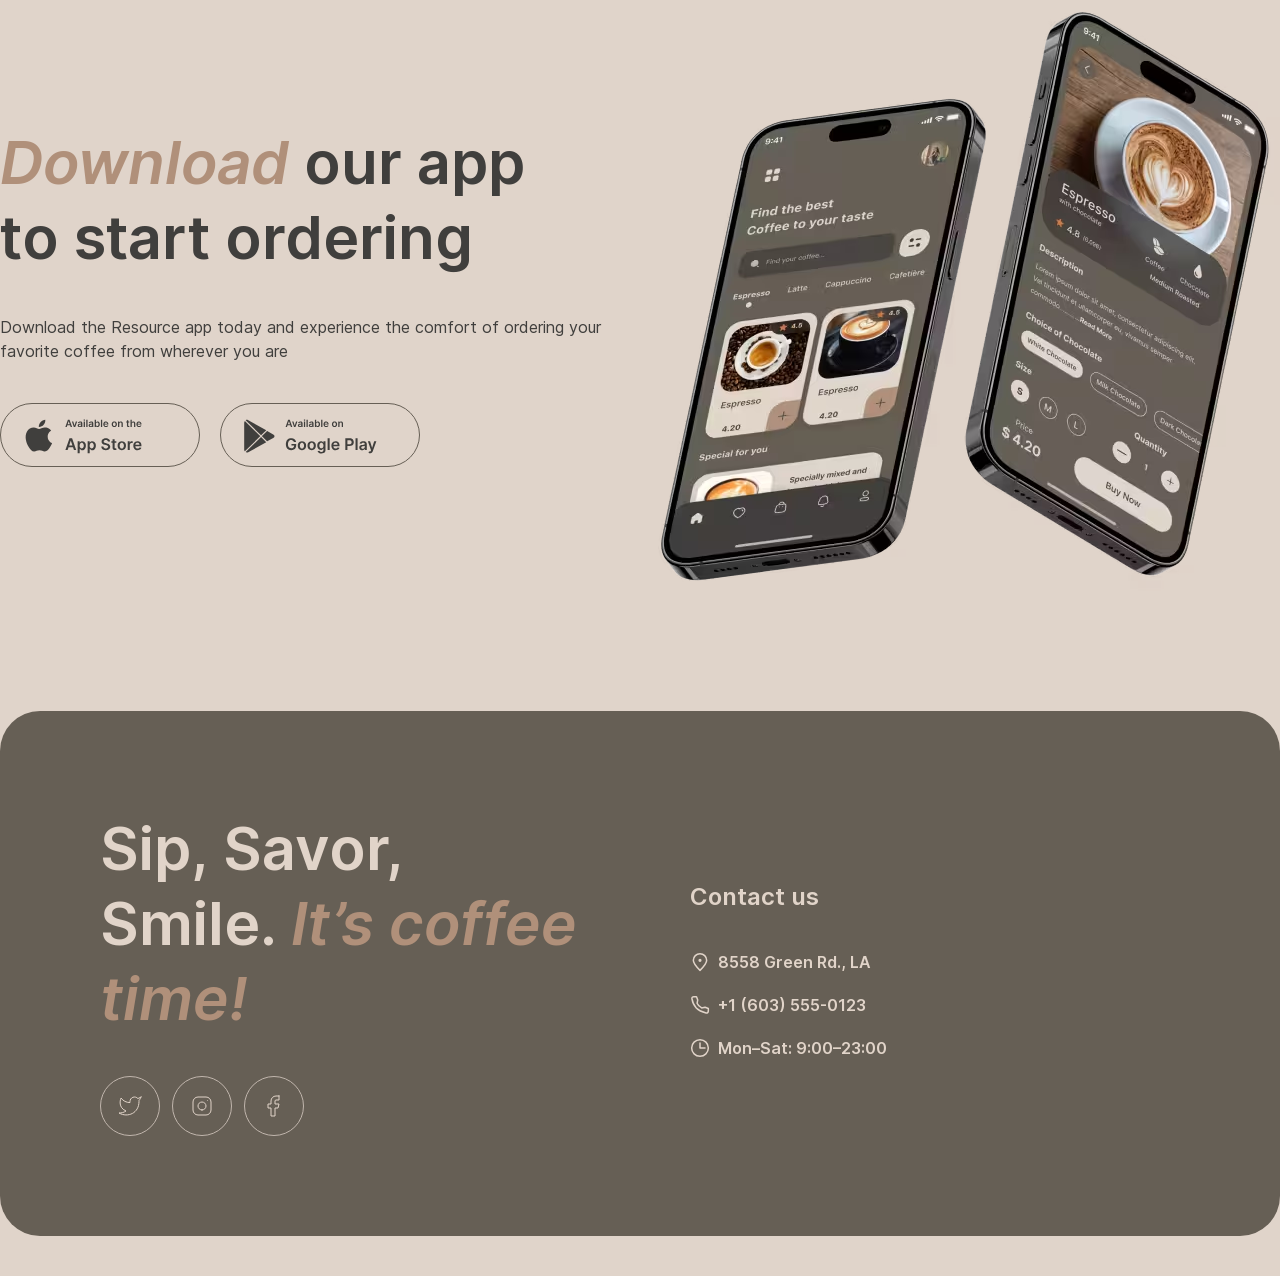
==== commit cddfe420: "feat: add cards" ====
--- a/index.html
+++ b/index.html
@@ -1,8 +1,8 @@
 <!DOCTYPE html>
 <html lang="en">
 	<head>
-		<meta charset="UTF-8" />
-		<meta name="viewport" content="width=device-width, initial-scale=1.0" />
+		<meta charset="UTF-8">
+		<meta name="viewport" content="width=device-width, initial-scale=1.0">
 		<title>Coffee House</title>
 		<link rel="shortcut icon" type="image/svg" href="./assets/img/favicon.svg">
 		<link rel="stylesheet" href="./assets/css/normalize.css">
@@ -33,11 +33,13 @@
 						<li class="nav__item"><a href="#about" class="nav__link">About</a></li>
 						<li class="nav__item"><a href="#app" class="nav__link">Mobile app</a></li>
 						<li class="nav__item"><a href="#footer" class="nav__link">Contact us</a></li>
-						<li class="nav__item nav__item_md"><a href="./catalog" class="nav__link">Menu 
-							<svg class="nav__icon" aria-hidden="true">
-								<use xlink:href="./assets/img/svg/coffee-cup.svg#cup"></use>
-							</svg>
-						</a></li>
+						<li class="nav__item nav__item_md">
+							<a href="./catalog" class="nav__link">Menu 
+								<svg class="nav__icon" aria-hidden="true">
+									<use xlink:href="./assets/img/svg/coffee-cup.svg#cup"></use>
+								</svg>
+							</a>
+						</li>
 					</ul>
 				</nav>
 				<div class="actions">
@@ -173,21 +175,21 @@
 					</h2>
 					<ul class="social__list list-reset">
 						<li class="social__item">
-							<a href="" class="social__link" aria-label="Twitter" target="_blank" rel="noopener noreferrer">
+							<a href="https://x.com/" class="social__link" aria-label="Twitter" target="_blank" rel="noopener noreferrer">
 								<svg class="icon" aria-hidden="true">
 									<use xlink:href="./assets/img/svg/social/twitter.svg#link"></use>
 								</svg>
 							</a>
 						</li>
 						<li class="social__item">
-							<a href="" class="social__link" aria-label="Instagram" target="_blank" rel="noopener noreferrer">
+							<a href="https://www.instagram.com/" class="social__link" aria-label="Instagram" target="_blank" rel="noopener noreferrer">
 								<svg class="icon" aria-hidden="true">
 									<use xlink:href="./assets/img/svg/social/instagram.svg#link"></use>
 								</svg>
 							</a>
 						</li>
 						<li class="social__item">
-							<a href="" class="social__link" aria-label="Facebook" target="_blank" rel="noopener noreferrer">
+							<a href="https://www.facebook.com/" class="social__link" aria-label="Facebook" target="_blank" rel="noopener noreferrer">
 								<svg class="icon" aria-hidden="true">
 									<use xlink:href="./assets/img/svg/social/facebook.svg#link"></use>
 								</svg>
@@ -215,12 +217,12 @@
 							</a>
 						</li>
 						<li class="contacts__item">
-							<a href="" class="contacts__link">
+							<div class="contacts__link contacts__link_time">
 								<svg class="contacts__icon" aria-hidden="true">
 									<use xlink:href="./assets/img/svg/contact/clock.svg#link"></use>
 								</svg>
 								<span class="contacts__text">Mon–Sat: 9:00–23:00</span>
-							</a>
+							</div>
 						</li>
 					</ul>
 				</div>
--- a/assets/css/style.css
+++ b/assets/css/style.css
@@ -12,13 +12,14 @@
   display: none;
 }
 
-.disable-scroll {
-  overflow: hidden;
-  -webkit-user-select: none;
-     -moz-user-select: none;
-          user-select: none;
-}
-
+@media screen and (max-width: 830px) {
+  .disable-scroll {
+    overflow: hidden;
+    -webkit-user-select: none;
+       -moz-user-select: none;
+            user-select: none;
+  }
+}
 @font-face {
   font-family: "Inter";
   src: local("Inter Regular"), local("Inter-Regular"), url(../fonts/Inter-Regular.woff2) format("woff2");
@@ -48,6 +49,7 @@
   font-style: italic;
 }
 :root {
+  --body: #e0d4ca;
   --bg: #e1d4c9;
   --bg-footer: #665f55;
   --text: #403f3d;
@@ -59,6 +61,7 @@
 }
 
 [data-theme=dark] {
+  --body: #292826;
   --bg: #292826;
   --bg-footer: #403f3d;
   --text: #e1d4c9;
@@ -75,7 +78,7 @@
   font-weight: 600;
   font-size: 16px;
   line-height: 1.25;
-  background-color: var(--bg);
+  background-color: var(--body);
   color: var(--text);
   transition: background-color 0.3s ease-in-out, color 0.3s ease-in-out;
 }
@@ -94,6 +97,10 @@
 .text-accent {
   font-style: italic;
   color: #b0907a;
+}
+
+.menu {
+  padding-top: 15px;
 }
 
 @media screen and (max-width: 992px) {
@@ -245,6 +252,9 @@
 .footer .contacts__link:hover {
   border-color: #e1d4c9;
 }
+.footer .contacts__link_time:hover {
+  border-color: transparent;
+}
 .footer .contacts__icon {
   width: 20px;
   height: 20px;
@@ -377,12 +387,13 @@
 }
 @media screen and (max-width: 830px) {
   .nav {
+    padding-top: 50px;
     position: fixed;
     z-index: 15;
-    top: 0;
+    top: 85px;
     right: -100%;
     width: min(100vw, 768px);
-    height: 100vh;
+    height: calc(100vh - 85px);
     background-color: var(--bg);
     display: flex;
     flex-direction: column;
@@ -391,7 +402,8 @@
     row-gap: 25px;
     opacity: 0;
     visibility: hidden;
-    transition: right 0.3s linear, opacity 0.3s ease, visibility 0.3s ease;
+    overflow-y: auto;
+    transition: right 0.3s linear, opacity 0.3s ease, visibility 0.3s ease, background-color 0.3s ease-in-out;
   }
   .nav.open {
     right: 0;
@@ -459,6 +471,7 @@
   position: fixed;
   z-index: 5;
   inset: 0;
+  top: 85px;
   background-color: var(--overlay);
   backdrop-filter: blur(2px);
   transition: opacity 0.3s ease-in-out, visibility 0.3s linear;
@@ -483,6 +496,9 @@
   top: calc(50% - 22px);
   transform: translateY(-50%);
   z-index: 5;
+  display: flex;
+  justify-content: center;
+  align-items: center;
 }
 .carousel .slider__btn_next {
   right: 5px;
@@ -680,6 +696,68 @@
   text-align: center;
 }
 
+.tabs__nav {
+  display: flex;
+  justify-content: center;
+  align-items: center;
+  -moz-column-gap: 16px;
+       column-gap: 16px;
+}
+.tabs__nav-btn {
+  padding: 8px 16px 8px 8px;
+  font-size: 16px;
+  font-weight: 600;
+  line-height: 1.5;
+  text-transform: capitalize;
+  color: var(--text);
+  border: 1px solid var(--border);
+  border-radius: 100px;
+  display: flex;
+  align-items: center;
+  -moz-column-gap: 8px;
+       column-gap: 8px;
+  transition: color 0.3s ease-in-out, border-color 0.3s ease-in-out, background-color 0.3s ease-in-out;
+}
+.tabs__nav-btn:hover {
+  color: #e1d4c9;
+  border-color: var(--bg-footer);
+  background-color: var(--bg-footer);
+}
+.tabs__nav-btn.active {
+  color: #e1d4c9;
+  border-color: var(--bg-footer);
+  background-color: var(--bg-footer);
+}
+.tabs__nav-btn.active .tabs__nav-icon {
+  background-color: var(--body);
+}
+.tabs__nav-icon {
+  width: 30px;
+  height: 30px;
+  border-radius: 50%;
+  background-color: var(--border);
+  display: flex;
+  justify-content: center;
+  align-items: center;
+  transition: background-color 0.3s ease-in-out;
+}
+.tabs__panel {
+  display: none;
+  justify-content: space-around;
+  flex-wrap: wrap;
+  gap: 40px;
+}
+.tabs__panel.active {
+  display: flex;
+}
+.tabs__content {
+  margin-top: 39px;
+}
+
+button {
+  font-family: "Inter", "Verdana", sans-serif;
+}
+
 .brn {
   border: 1px solid #665f55;
 }
@@ -744,7 +822,7 @@
   width: 36px;
   height: 36px;
   padding: 7px;
-  border-radius: 50%;
+  border-radius: 100px;
   background-color: transparent;
   transition: background-color 0.3s ease-in-out, fill 0.3s ease-in-out;
 }
@@ -752,8 +830,7 @@
   fill: var(--inverse);
 }
 .theme-btn__icon_dark {
-  width: 34px;
-  height: 34px;
+  padding: 9px;
   fill: var(--text);
 }
 .theme-btn__icon.active {
@@ -773,7 +850,7 @@
 .slider__btn .btn__icon {
   width: 14px;
   height: 13px;
-  fill: "none";
+  fill: none;
   stroke: var(--text);
   transition: stroke 0.3s ease-in-out;
 }
@@ -788,10 +865,34 @@
   transform: scaleX(-1);
 }
 
+.tabs__more {
+  width: 60px;
+  height: 60px;
+  display: none;
+  padding: 18px;
+  border: 1px solid var(--border-inverse);
+  border-radius: 50%;
+  stroke: var(--text);
+}
+.tabs__more:hover .icon {
+  transform: rotate(90deg);
+}
+.tabs__more .icon {
+  width: 24px;
+  height: 24px;
+  stroke: var(--text);
+  transition: transform 0.3s ease-in-out;
+}
+
 @media screen and (max-width: 992px) {
   .banner__link .icon {
     display: inline-block;
   }
+  .tabs__more {
+    display: block;
+    flex: 0 0 60px;
+    margin: 0 calc(50% - 30px);
+  }
 }
 @media screen and (max-width: 830px) {
   .menu-btn {
@@ -799,16 +900,63 @@
   }
   .theme-btn {
     padding: 5px 3px;
-    padding-right: 10px;
-    -moz-column-gap: 14px;
-         column-gap: 14px;
+    -moz-column-gap: 9px;
+         column-gap: 9px;
   }
   .theme-btn__icon {
     width: 44px;
     height: 40px;
   }
   .theme-btn__icon_dark {
-    width: 32px;
-    height: 32px;
-  }
+    padding: 10px;
+  }
+}
+.tabs__more[hidden] {
+  display: none !important;
+}
+
+.card {
+  display: flex;
+  flex-direction: column;
+  justify-content: flex-start;
+  align-items: stretch;
+  padding: 0;
+  width: 100%;
+  max-width: 310px;
+  text-align: left;
+  color: var(--text);
+  border: 1px solid var(--border);
+  border-radius: 40px;
+}
+.card__img {
+  width: 100%;
+  height: 310px;
+  -o-object-fit: cover;
+     object-fit: cover;
+  border-radius: 40px;
+}
+.card__body {
+  flex: 1;
+  padding: 19px 20px;
+  display: flex;
+  flex-direction: column;
+}
+.card__title {
+  font-size: 24px;
+  font-weight: 600;
+  line-height: 1.25;
+}
+.card__descr {
+  margin-top: 12px;
+  margin-bottom: 12px;
+  font-size: 16px;
+  font-weight: 400;
+  line-height: 1.5;
+  flex-basis: auto;
+}
+.card__price {
+  margin-top: auto;
+  font-size: 24px;
+  font-weight: 600;
+  line-height: 1.25;
 }/*# sourceMappingURL=style.css.map */
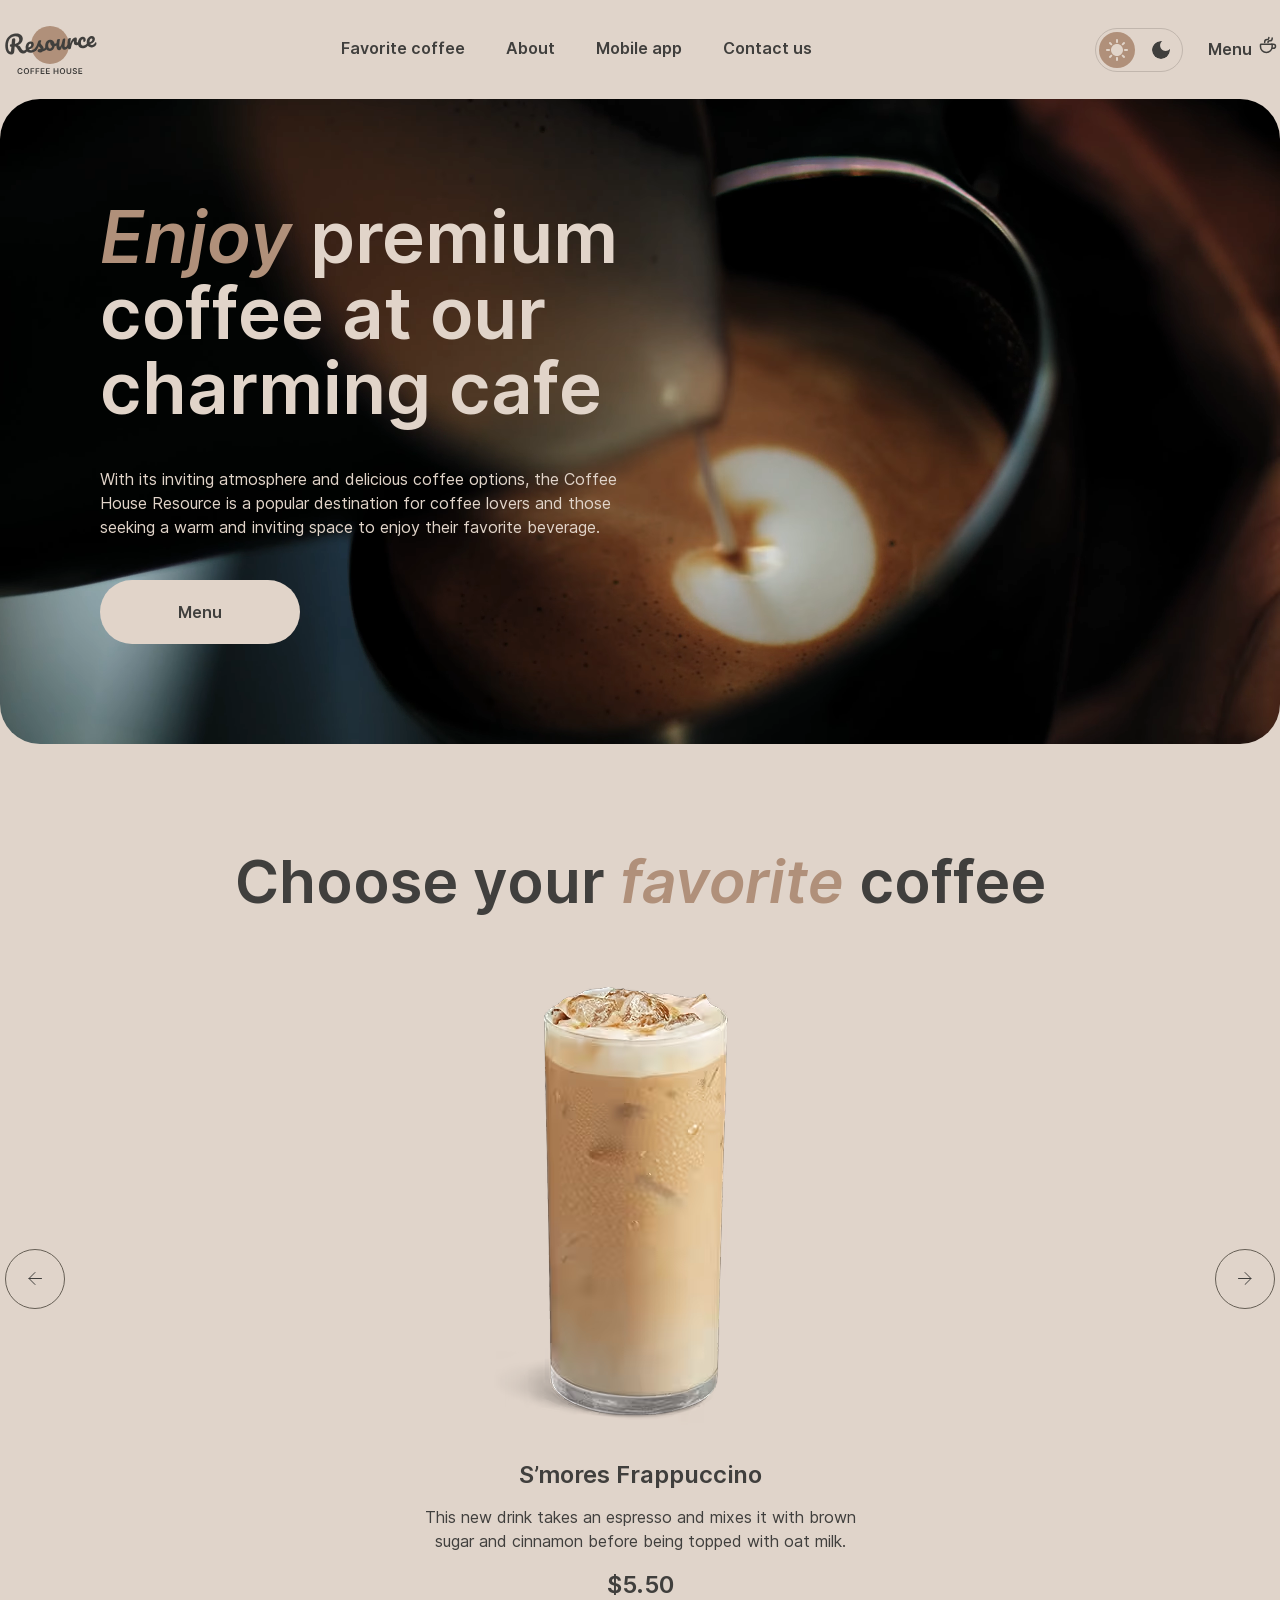
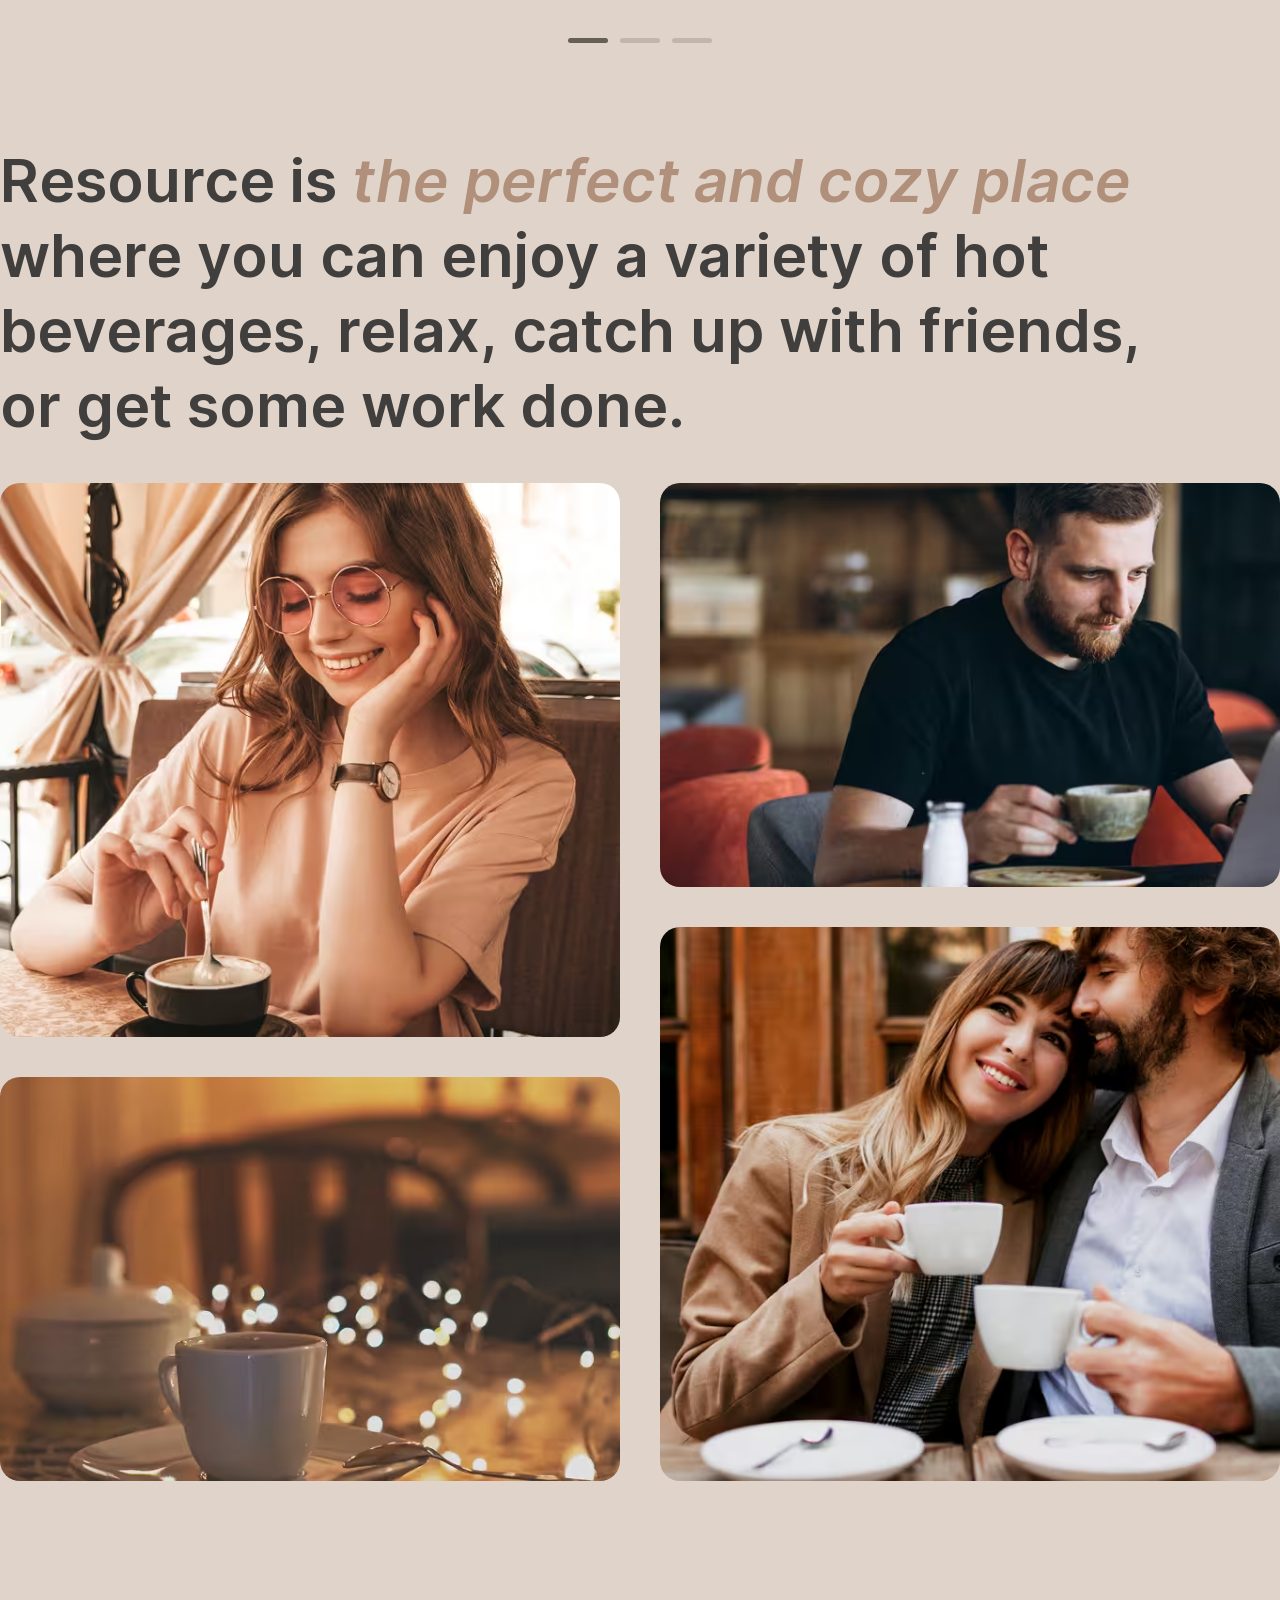
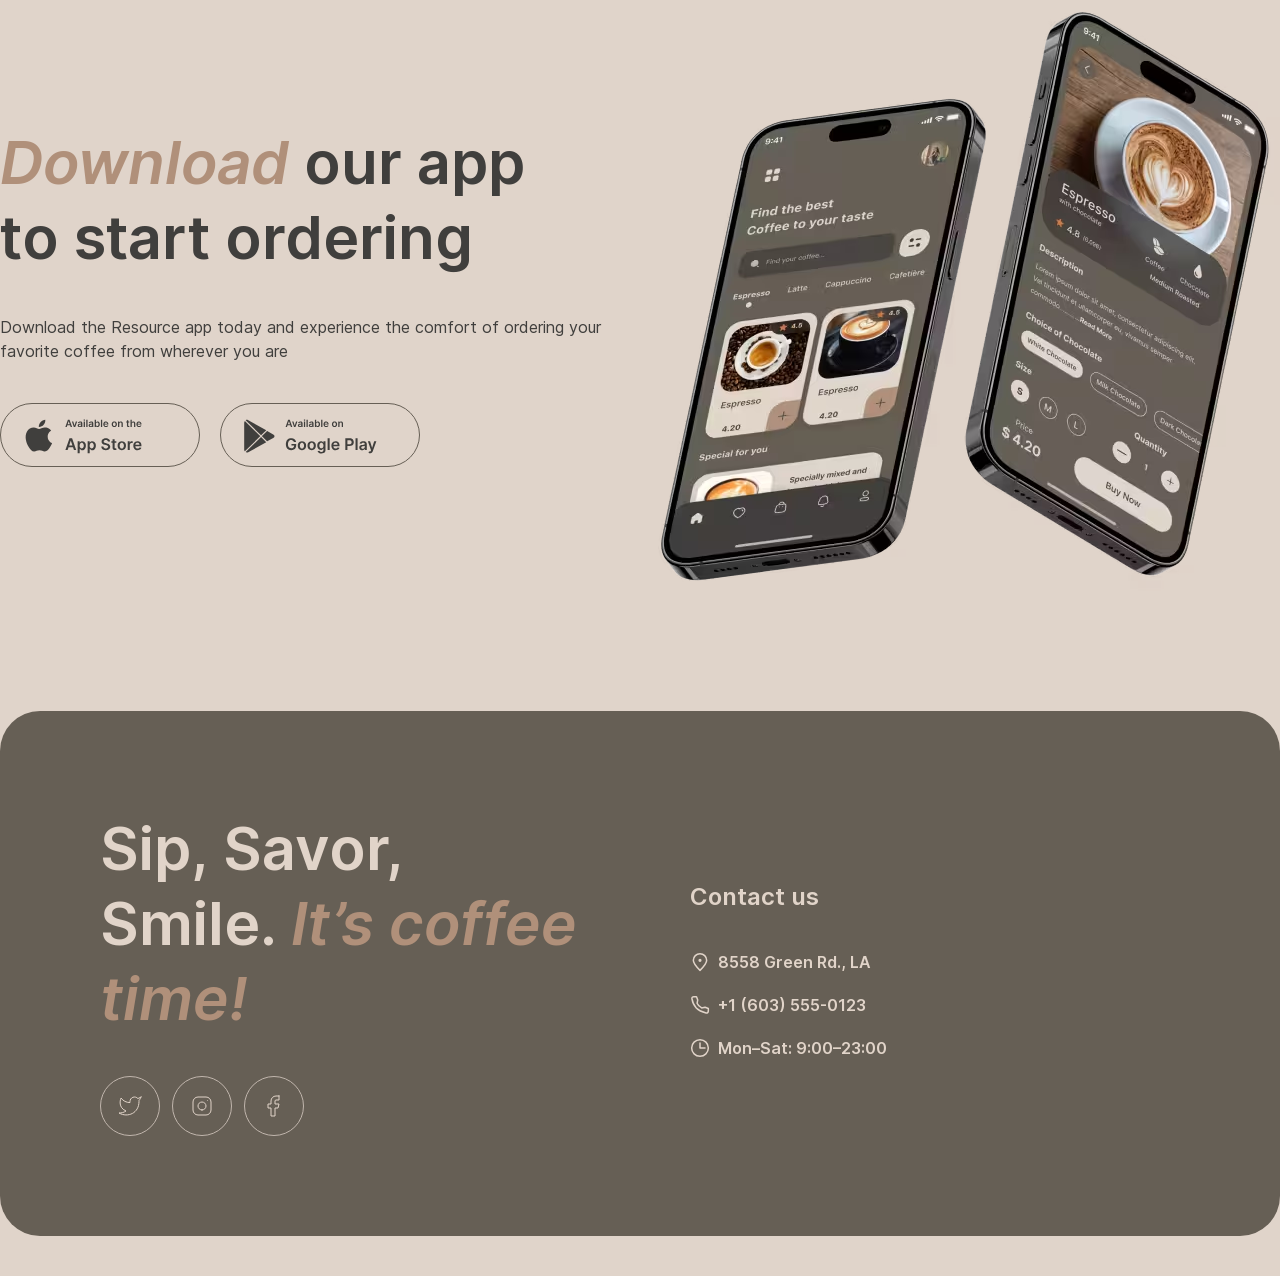
==== commit d7d3a72f: "refactor: fill href" ====
--- a/index.html
+++ b/index.html
@@ -18,11 +18,11 @@
 		<header class="header">
 			<div class="wrapper">
 				<div class="logo">
-					<a href="./" class="logo__link">
-						<svg class="logo__img logo__img_light" width="100" height="60">
+					<a href="./" class="logo__link" aria-label="Logo link">
+						<svg class="logo__img logo__img_light" width="100" height="60" aria-hidden="true">
 							<use xlink:href="./assets/img/logo.svg#logo"></use>
 						</svg>
-						<svg class="logo__img logo__img_dark" width="100" height="60">
+						<svg class="logo__img logo__img_dark" width="100" height="60" aria-hidden="true">
 							<use xlink:href="./assets/img/logo-dark.svg#logo"></use>
 						</svg>
 					</a>
@@ -93,7 +93,7 @@
 					<div class="slider">
 						<div class="slider__wrapper">
 							<div class="slide">
-								<img src="./assets/img/slider/0.avif" alt="" class="slide__img">
+								<img src="./assets/img/slider/0.avif" alt="S’mores Frappuccino" class="slide__img">
 								<p class="slide__title">S’mores Frappuccino</p>
 								<p class="slide__descr">
 									This new drink takes an espresso and mixes it with brown sugar and cinnamon before being topped with oat milk.
@@ -150,19 +150,19 @@
 							Download the Resource app today and experience the comfort of ordering your favorite coffee from wherever you are
 						</p>
 						<div class="app__links">
-							<a href="#" class="app__link" aria-label="App Store">
+							<a href="https://apps.apple.com/us/iphone/today" class="app__link" aria-label="App Store">
 								<svg class="icon" aria-hidden="true">
 									<use xlink:href="./assets/img/svg/store.svg#link"></use>
 								</svg>
 							</a>
-							<a href="#" class="app__link app__link_gp" aria-label="Google Play">
+							<a href="https://play.google.com/store/apps" class="app__link app__link_gp" aria-label="Google Play">
 								<svg class="icon" aria-hidden="true">
 									<use xlink:href="./assets/img/svg/play.svg#link"></use>
 								</svg>
 							</a>
 						</div>
 					</div>
-					<img src="./assets/img/phone.avif" alt="" class="app__img">
+					<img src="./assets/img/phone.avif" alt="Two screens of the Resource Coffee House mobile app" class="app__img">
 				</div>
 			</section>
 		</main>
--- a/assets/css/style.css
+++ b/assets/css/style.css
@@ -118,6 +118,9 @@
     margin-bottom: 40px;
     font-size: 32px;
   }
+  .menu .text-accent {
+    display: block;
+  }
 }
 .banner {
   padding-top: 15px;
@@ -387,23 +390,28 @@
 }
 @media screen and (max-width: 830px) {
   .nav {
-    padding-top: 50px;
+    padding: 60px 0;
     position: fixed;
     z-index: 15;
     top: 85px;
     right: -100%;
-    width: min(100vw, 768px);
+    width: 100vw;
     height: calc(100vh - 85px);
+    height: calc(100dvh - 85px);
     background-color: var(--bg);
     display: flex;
     flex-direction: column;
     align-items: center;
-    justify-content: center;
+    justify-content: flex-start;
     row-gap: 25px;
     opacity: 0;
     visibility: hidden;
     overflow-y: auto;
+    overscroll-behavior: contain;
     transition: right 0.3s linear, opacity 0.3s ease, visibility 0.3s ease, background-color 0.3s ease-in-out;
+  }
+  .nav > :last-child {
+    margin-bottom: auto;
   }
   .nav.open {
     right: 0;
@@ -560,7 +568,7 @@
   }
 }
 @media screen and (max-width: 576px) {
-  .slider__btn {
+  .carousel .slider__btn {
     display: none;
   }
   .carousel .slider__pagination .bullet {
@@ -754,6 +762,12 @@
   margin-top: 39px;
 }
 
+@media screen and (max-width: 576px) {
+  .tabs__nav {
+    -moz-column-gap: 8px;
+         column-gap: 8px;
+  }
+}
 button {
   font-family: "Inter", "Verdana", sans-serif;
 }
@@ -928,12 +942,16 @@
   border: 1px solid var(--border);
   border-radius: 40px;
 }
+.card:hover .card__img {
+  transform: scale(0.9);
+}
 .card__img {
   width: 100%;
   height: 310px;
   -o-object-fit: cover;
      object-fit: cover;
   border-radius: 40px;
+  transition: transform 0.3s ease-in-out;
 }
 .card__body {
   flex: 1;
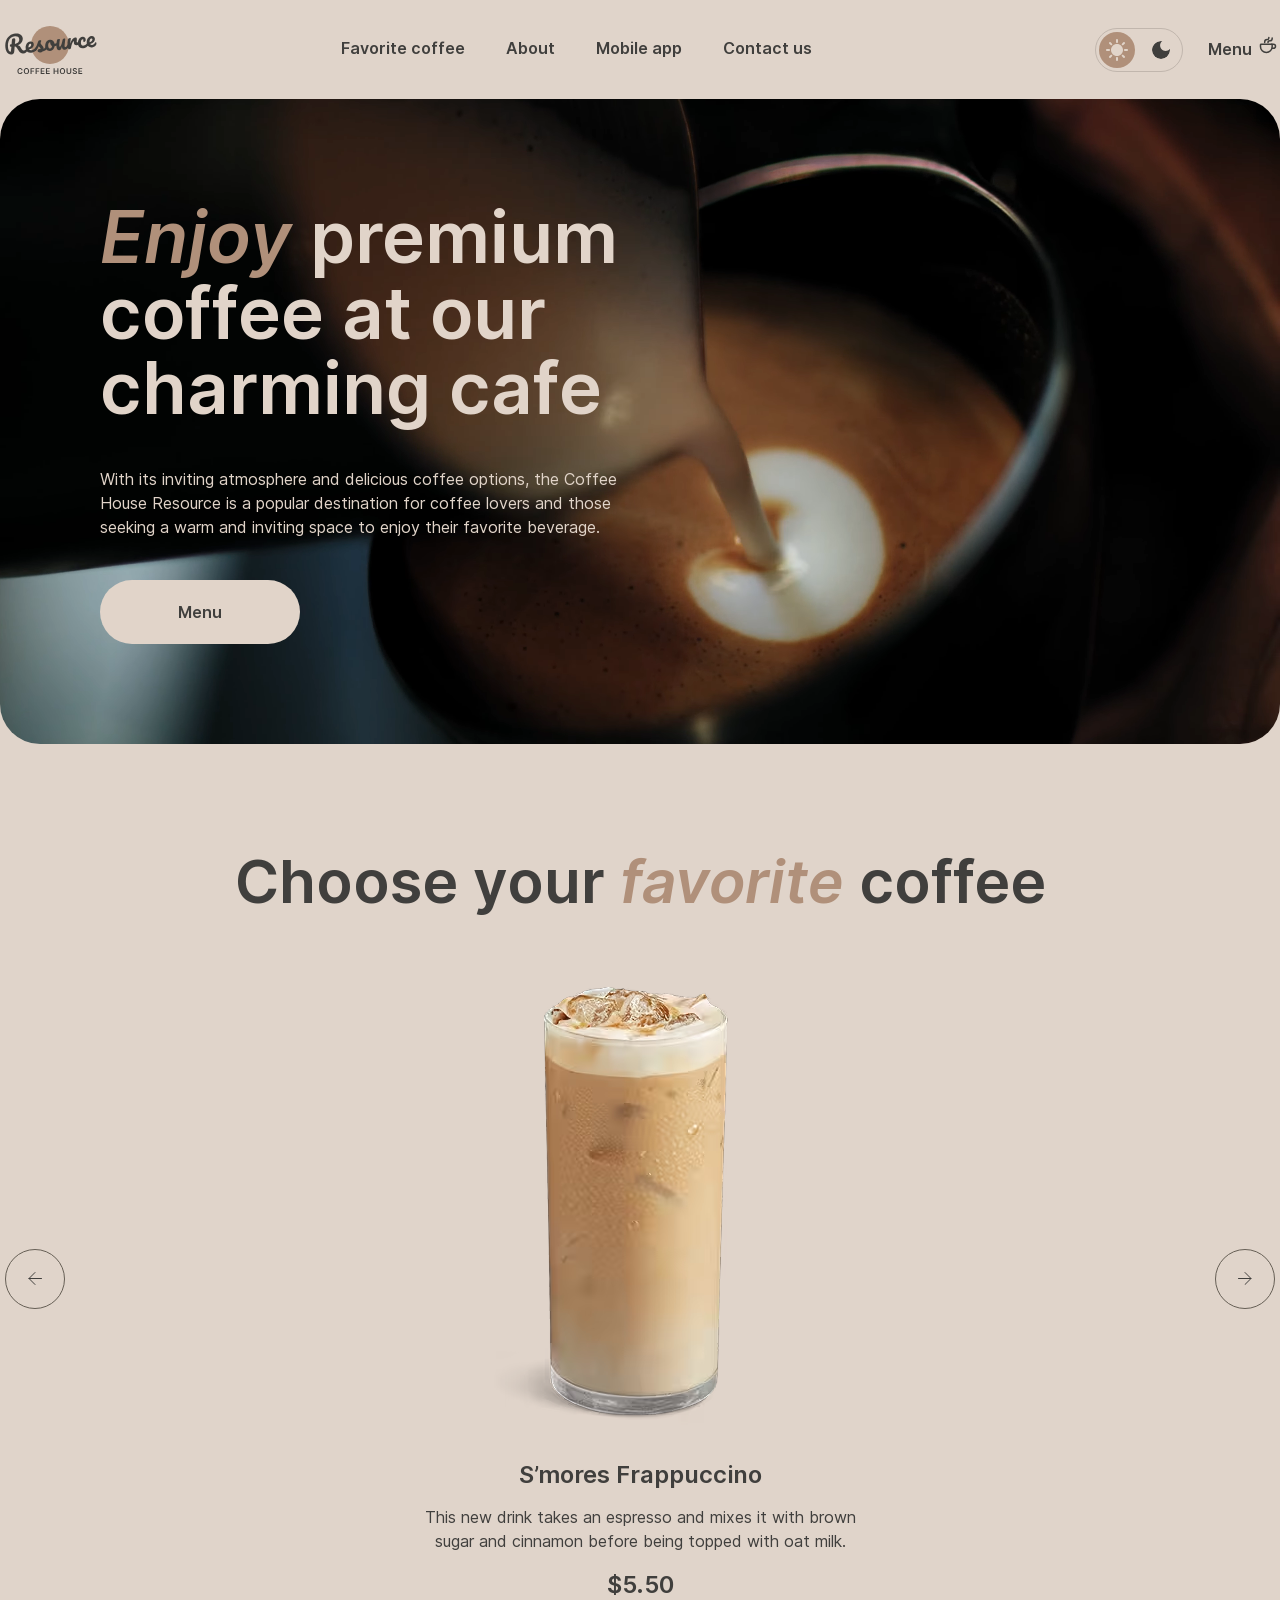
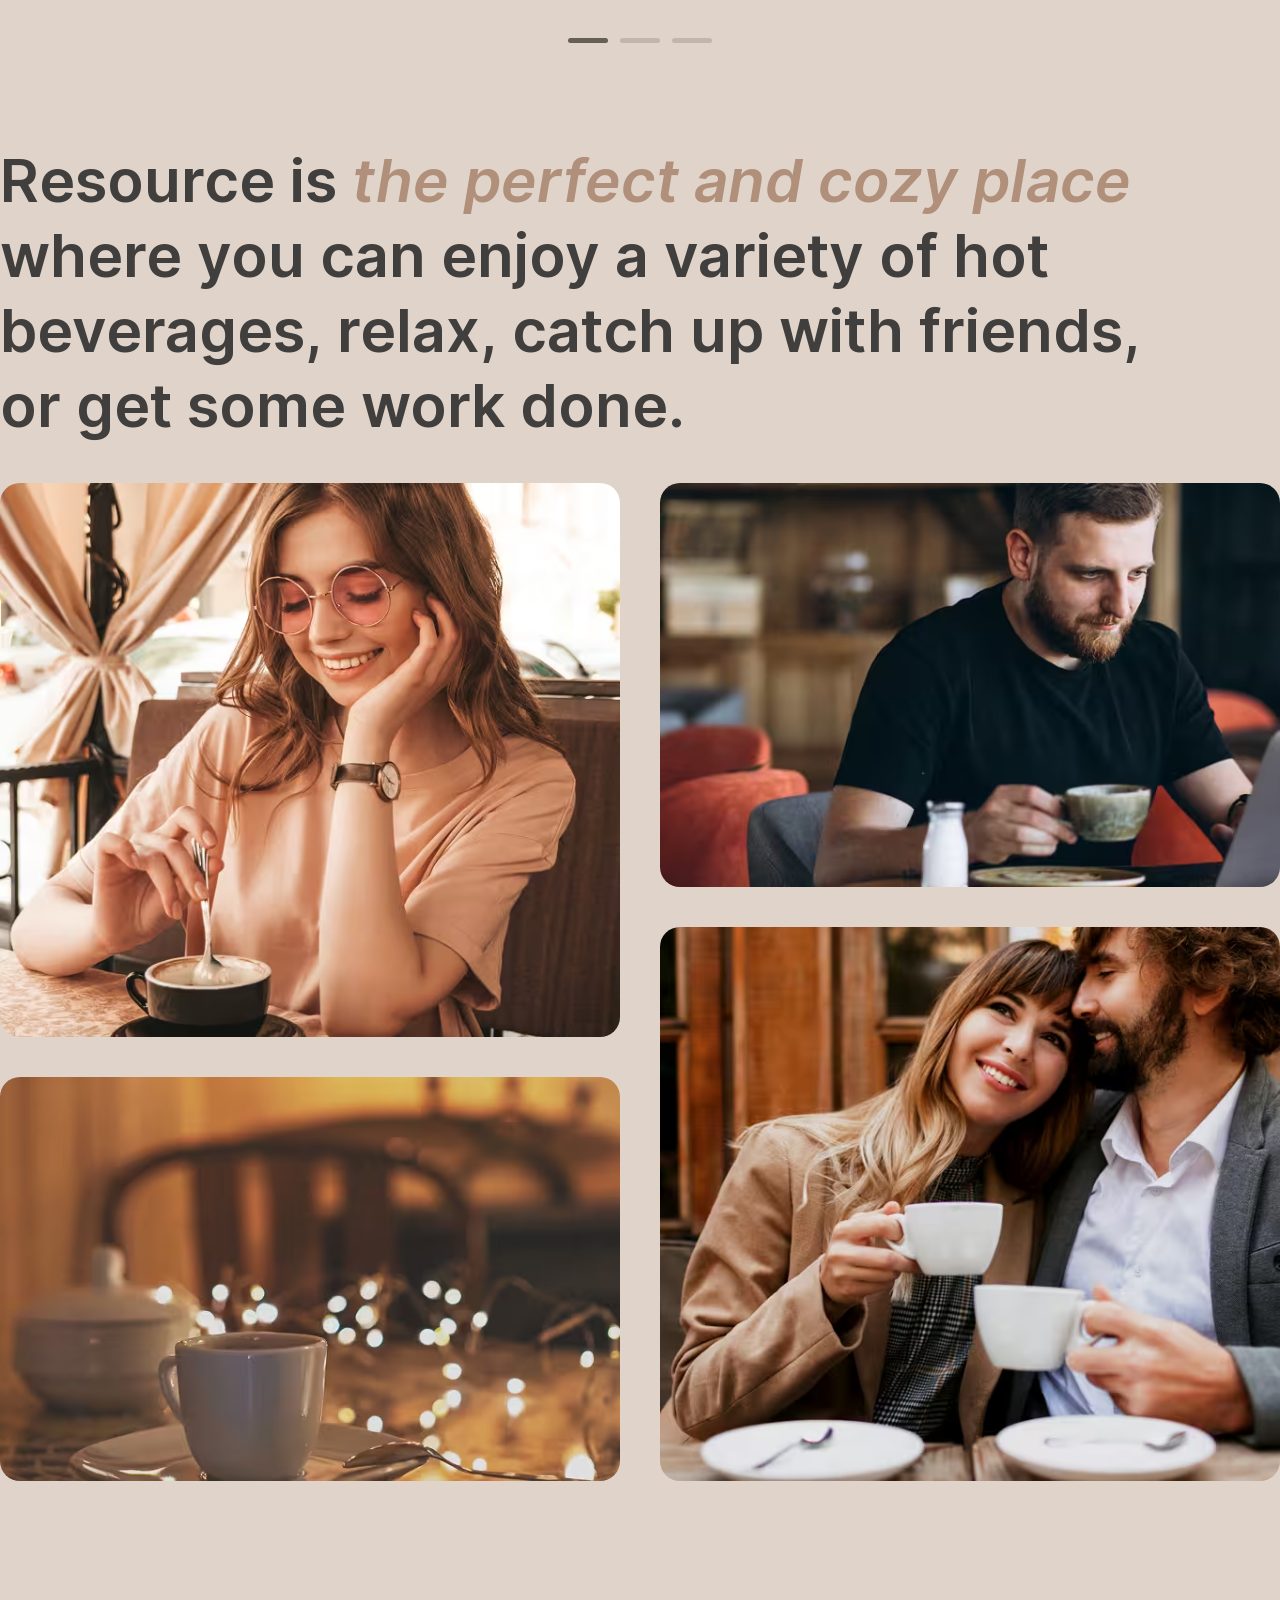
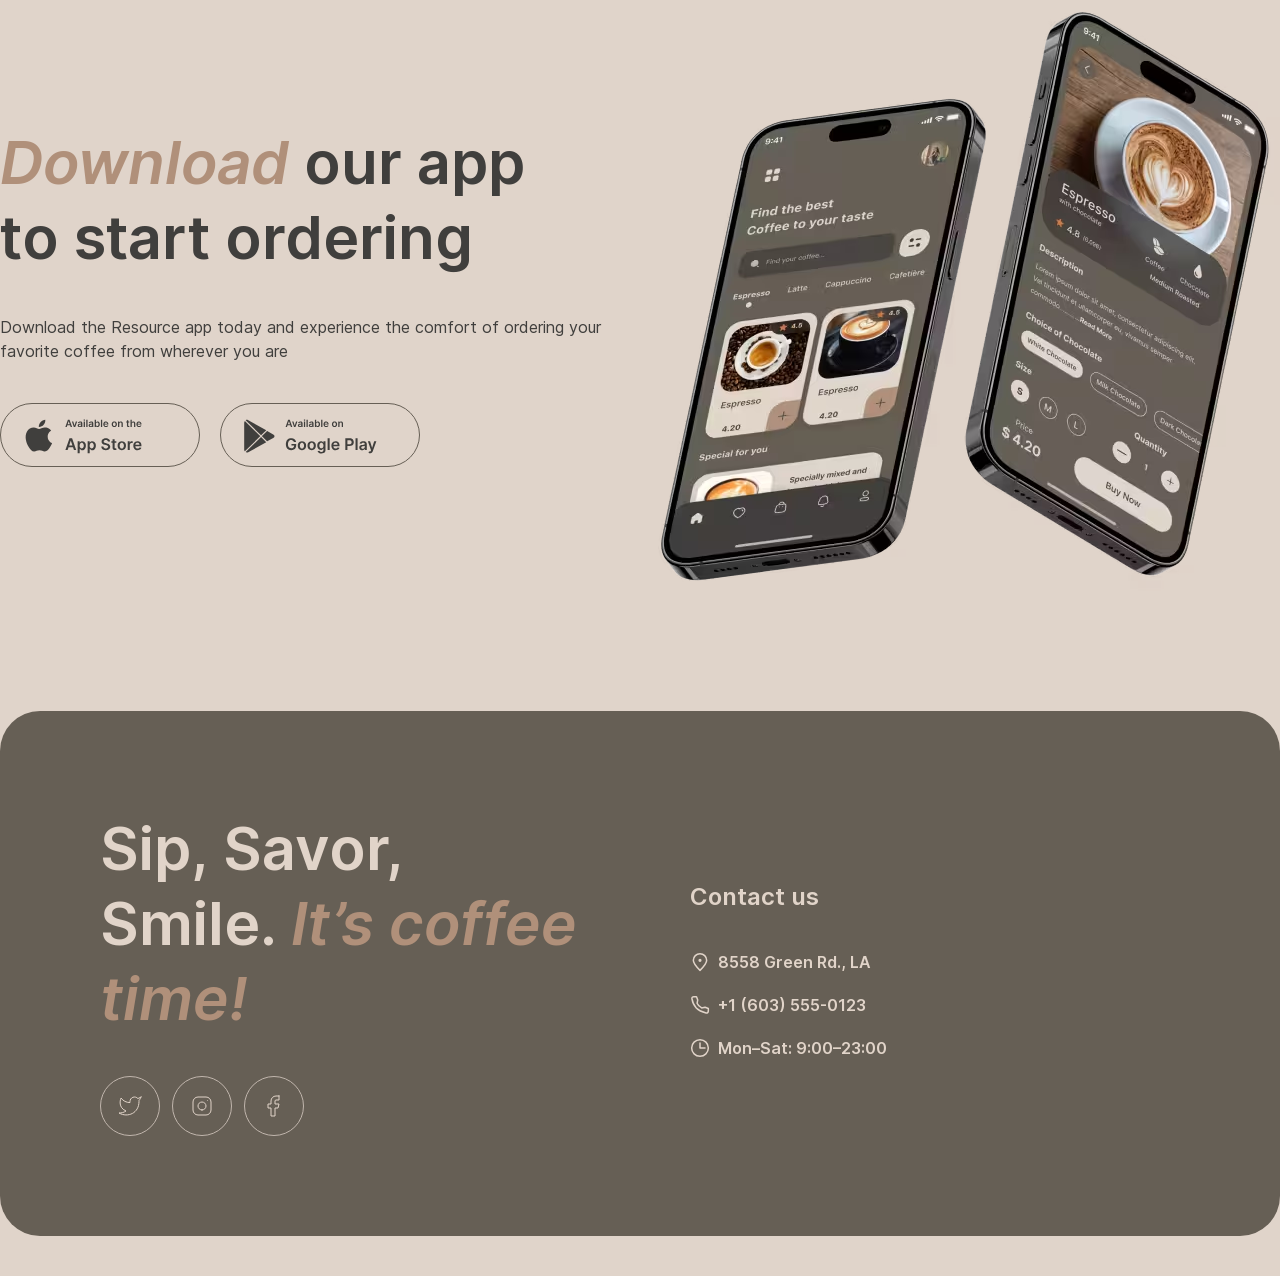
==== commit f251b3ab: "feat: add slider" ====
--- a/index.html
+++ b/index.html
@@ -92,13 +92,31 @@
 					<h2 class="title">Choose your <em class="text-accent">favorite</em> coffee</h2>
 					<div class="slider">
 						<div class="slider__wrapper">
-							<div class="slide">
+							<div class="slide active">
 								<img src="./assets/img/slider/0.avif" alt="S’mores Frappuccino" class="slide__img">
 								<p class="slide__title">S’mores Frappuccino</p>
 								<p class="slide__descr">
 									This new drink takes an espresso and mixes it with brown sugar and cinnamon before being topped with oat milk.
 								</p>
 								<p class="slide__price">$5.50</p>
+							</div>
+
+							<div class="slide">
+								<img src="./assets/img/slider/1.avif" alt="Caramel Macchiato" class="slide__img">
+								<p class="slide__title">Caramel Macchiato</p>
+								<p class="slide__descr">
+									Fragrant and unique classic espresso with rich caramel-peanut syrup, with cream under whipped thick foam.
+								</p>
+								<p class="slide__price">$5.00</p>
+							</div>
+
+							<div class="slide">
+								<img src="./assets/img/slider/2.avif" alt="Ice coffee" class="slide__img">
+								<p class="slide__title">Ice coffee</p>
+								<p class="slide__descr">
+									A popular summer drink that tones and invigorates. Prepared from coffee, milk and ice.
+								</p>
+								<p class="slide__price">$4.50</p>
 							</div>
 						</div>
 						<div class="slider__pagination">
@@ -150,12 +168,12 @@
 							Download the Resource app today and experience the comfort of ordering your favorite coffee from wherever you are
 						</p>
 						<div class="app__links">
-							<a href="https://apps.apple.com/us/iphone/today" class="app__link" aria-label="App Store">
+							<a href="https://apps.apple.com/us/iphone/today" class="app__link" aria-label="App Store" target="_blank" rel="noopener noreferrer">
 								<svg class="icon" aria-hidden="true">
 									<use xlink:href="./assets/img/svg/store.svg#link"></use>
 								</svg>
 							</a>
-							<a href="https://play.google.com/store/apps" class="app__link app__link_gp" aria-label="Google Play">
+							<a href="https://play.google.com/store/apps" class="app__link app__link_gp" aria-label="Google Play" target="_blank" rel="noopener noreferrer">
 								<svg class="icon" aria-hidden="true">
 									<use xlink:href="./assets/img/svg/play.svg#link"></use>
 								</svg>
@@ -232,5 +250,6 @@
 		<script src="./assets/js/video-bg.js"></script>
 		<script src="./assets/js/burger.js"></script>
 		<script src="./assets/js/theme.js"></script>
+		<script src="./assets/js/slider.js"></script>
 	</body>
 </html>
--- a/assets/css/style.css
+++ b/assets/css/style.css
@@ -499,6 +499,13 @@
   z-index: 0;
   padding-bottom: 43px;
 }
+.carousel .slider__wrapper {
+  width: 100%;
+  display: grid;
+  position: relative;
+  z-index: 0;
+  overflow: hidden;
+}
 .carousel .slider__btn {
   position: absolute;
   top: calc(50% - 22px);
@@ -508,11 +515,11 @@
   justify-content: center;
   align-items: center;
 }
+.carousel .slider__btn_prev {
+  left: 5px;
+}
 .carousel .slider__btn_next {
   right: 5px;
-}
-.carousel .slider__btn_prev {
-  left: 5px;
 }
 .carousel .slider__pagination {
   position: absolute;
@@ -531,15 +538,22 @@
   border-radius: 100px;
   background-color: var(--border);
   cursor: pointer;
-  transition: background-color 0.3s ease-in-out;
+  transition: background-color 0.5s ease-in-out;
 }
 .carousel .slider__pagination .bullet.active {
   background-color: var(--border-inverse);
 }
 .carousel .slide {
+  grid-area: 1/1;
+  visibility: hidden;
+  position: relative;
   display: flex;
   flex-direction: column;
   align-items: center;
+  animation: 0.5s ease-in-out;
+}
+.carousel .slide.active, .carousel .slide.next {
+  visibility: visible;
 }
 .carousel .slide__title {
   margin-top: 21px;
@@ -549,22 +563,53 @@
 .carousel .slide__descr {
   max-width: 470px;
   margin-top: 15px;
+  margin-bottom: 17px;
   font-size: 16px;
   font-weight: 400;
   line-height: 1.5;
   text-align: center;
 }
 .carousel .slide__price {
-  margin-top: 17px;
+  margin-top: auto;
   font-size: 24px;
 }
-
+.carousel .to-left {
+  animation-name: left;
+}
+.carousel .from-right {
+  animation-name: right;
+}
+.carousel .to-right {
+  animation-name: right;
+  animation-direction: reverse;
+}
+.carousel .from-left {
+  animation-name: left;
+  animation-direction: reverse;
+}
+
+@keyframes left {
+  from {
+    left: 0;
+  }
+  to {
+    left: -100%;
+  }
+}
+@keyframes right {
+  from {
+    left: 100%;
+  }
+  to {
+    left: 0;
+  }
+}
 @media screen and (max-width: 992px) {
   .carousel .slider__btn_prev {
     left: 0;
   }
   .carousel .slider__btn_next {
-    right: 0px;
+    right: 0;
   }
 }
 @media screen and (max-width: 576px) {
@@ -574,7 +619,7 @@
   .carousel .slider__pagination .bullet {
     height: 4px;
   }
-  .slide__img {
+  .carousel .slide__img {
     width: -moz-fit-content;
     width: fit-content;
     max-width: 100%;
